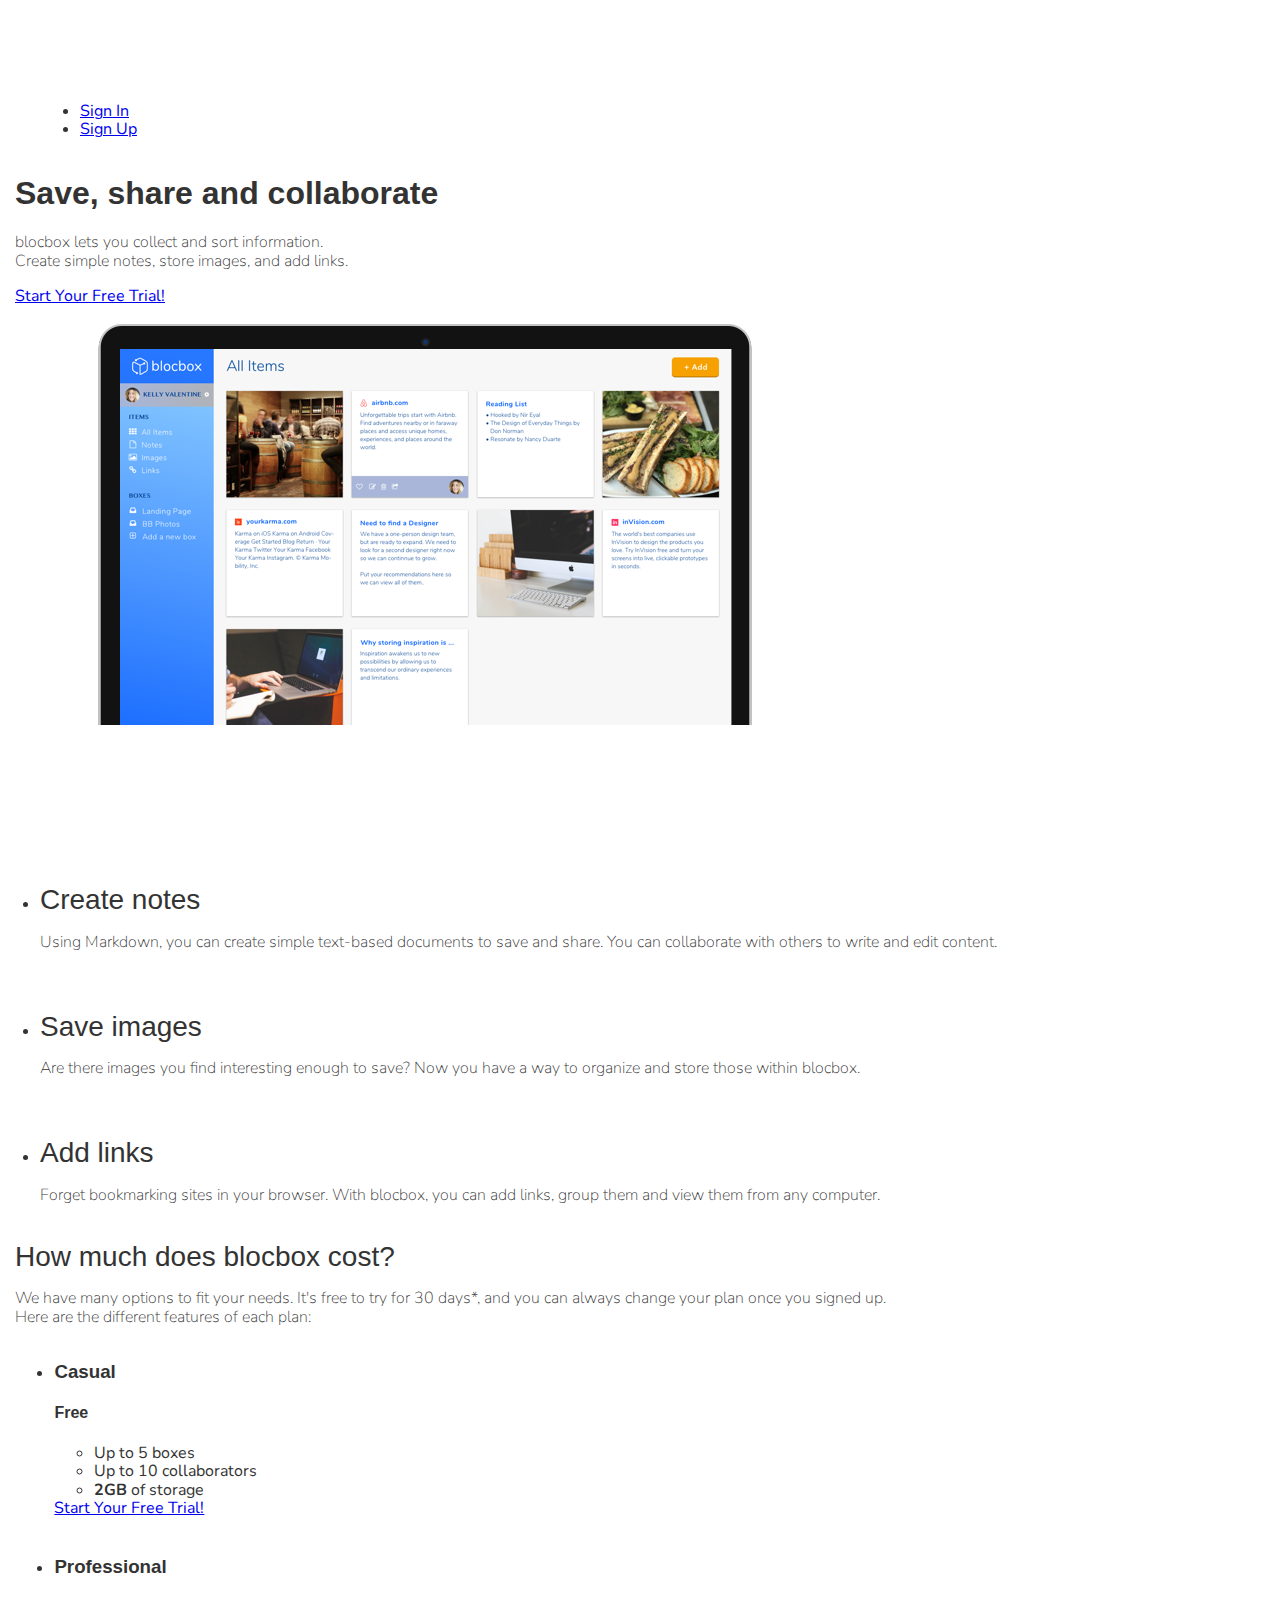
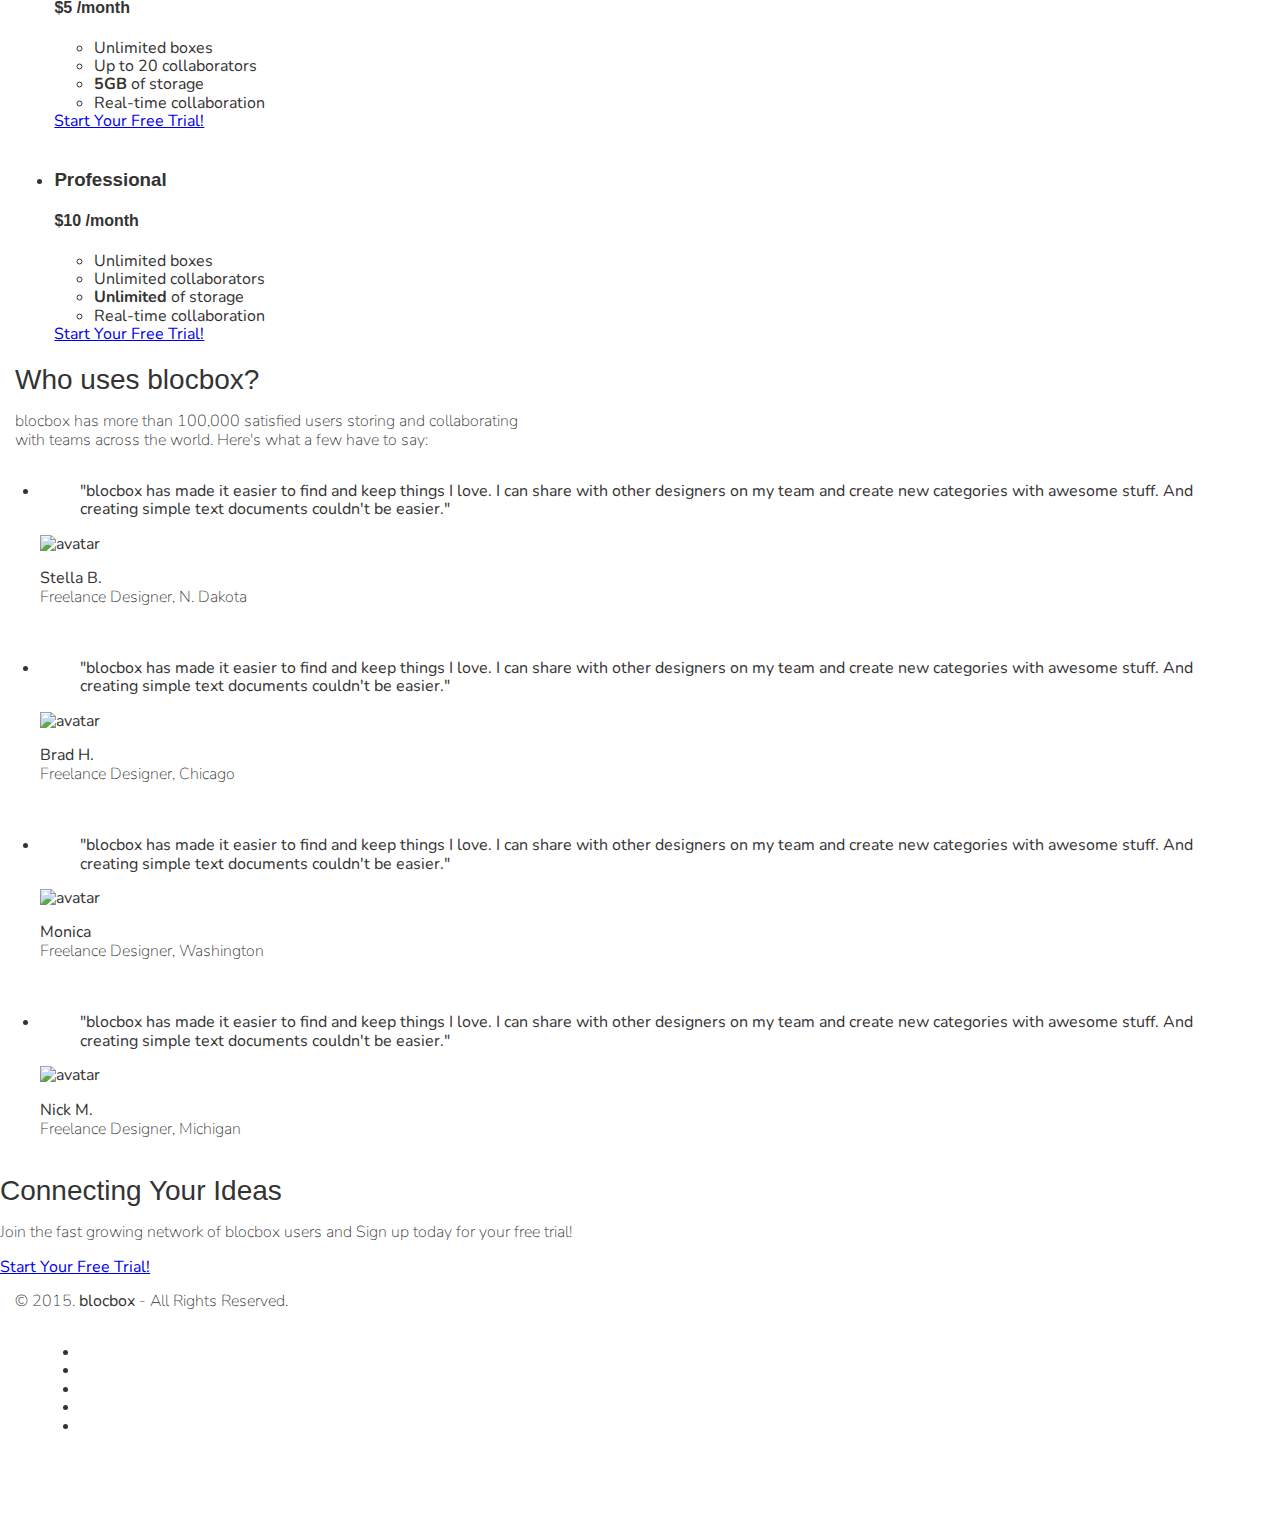
==== index.html @ df00de80 "Homepage CSS completed" ====
<!DOCTYPE html>

<html lang="en-us">
<head>
<meta http-equiv="X-UA-Compatible" content="IE=Edge">
<meta name="viewport:" content="width=device-width, initial-scale=1">
<meta charset="utf-8">
<title>Save, share and collaborate | blocbox</title>

<!-- Google Fonts -->
<link href="https://fonts.googleapis.com/css?family=Nunito:300,300i,400,400i,700,700i|Open+Sans:300,300i,400,400i,700,700i" rel="stylesheet" type="text/css">

<!-- CSS -->
<link rel="stylesheet" href="css/normalize.css">
<link rel="stylesheet" href="css/style.css">
<link rel="stylesheet" href="css/font-awesome.css">
<link rel="stylesheet" href="css/animate.css"

</head>

<body>
<!-- Hero -->
  <header>
    <nav class="container">
      <div class="one-half">
        <a href="index.html" class="site-logo"><img src="images/site-logo.png" alt="blocbox" /></a>
      </div>
      <div class="one-half">
        <ul>
          <li><a href="signin.html">Sign In</a></li>
          <li class="btn-outline"><a href="signup.html">Sign Up</a></li>
        </ul>
      </div>
    </nav>
    <div class="container hero">
      <h1 class="animated infinite fadeIn">Save, share and collaborate</h1>
      <p>blocbox lets you collect and sort information.
      <br>Create simple notes, store images, and add links.</p>
      <a href="signup.html" class="btn">Start Your Free Trial!</a>
      <br><br><img src="images/dashboard.png" alt="blocbox" />
    </div>
    </header>

    <main role"main">
      <!-- Benefits -->
      <section class="benefits">
        <ul class="container">
          <li class="one-third">
          <h2>Create notes</h2>
          <p>Using Markdown, you can create simple text-based documents to save and share. You can collaborate with others to write and edit content.</p>
        </li>
        </ul>
        <ul class="container">
          <li class="one-third">
          <h2>Save images</h2>
          <p>Are there images you find interesting enough to save? Now you have a way to organize and store those within blocbox.</p>
        </li>
        </ul>
        <ul class="container">
          <li class="one-third">
          <h2>Add links</h2>
          <p>Forget bookmarking sites in your browser. With blocbox, you can add links, group them and view them from any computer.</p>
        </li>
        </ul>
      </section>

      <!-- Pricing -->
      <!-- Free -->
    <section class="pricing">
      <div class="container">
      <h2>How much does blocbox cost?</h2>
      <p>We have many options to fit your needs. It's free to try for 30 days*, and you can always change your plan once you signed up. <br/>Here are the different features of each plan:</p>
          <ul class="container">
            <li class="one-third">
              <div class="box">
                <h3>Casual</h3>
                <h4>Free</h4>
        <ul>
          <li>Up to 5 boxes</li>
          <li>Up to 10 collaborators</li>
          <li><strong>2GB</strong> of storage</li>
        </ul>
        <a href="signup.html" class="btn">Start Your Free Trial!</a>
      </div>
    </li>
    <!--Professional -->
    <li class="one-third">
      <div class="box middle">
          <h3>Professional</h3>
          <h4><span>$</span>5 <span class="month">/month</span></h4>
        <ul>
          <li>Unlimited boxes</li>
          <li>Up to 20 collaborators</li>
          <li><strong>5GB</strong> of storage</li>
          <li>Real-time collaboration</li>
        </ul>
        <a href="signup.html" class="btn">Start Your Free Trial!</a>
            </div>
          </li>
          <!-- Expert -->
    <li class="one-third">
      <div class="box middle">
        <h3>Professional</h3>
        <h4><span>$</span>10 <span class="month">/month</span></h4>
          <ul>
            <li>Unlimited boxes</li>
            <li>Unlimited collaborators</li>
            <li><strong>Unlimited</strong> of storage</li>
            <li>Real-time collaboration</li>
          </ul>
            <a href="signup.html" class="btn">Start Your Free Trial!</a>
      </div>
    </li>
  </ul>
</section>


  <!-- Testimonials -->
  <section class="testimonials">
    <div class="container">
      <h2>Who uses blocbox?</h2>
      <p>blocbox has more than 100,000 satisfied users storing and collaborating<br/> with teams across the world. Here's what a few have to say:</p>
    </div>
    <ul class="container">

      <li class="one-fourth">
        <blockquote>"blocbox has made it easier to find and keep things I love. I can share with other designers on my team and create new categories with awesome stuff. And creating simple text documents couldn't be easier."</blockquote>
        <img src="https://d3iw72m71ie81c.cloudfront.net/8912fe22-7970-4e15-a3a1-abef9f2fb4b5" width="80" height="80" alt="avatar">
        <p class="name"><strong>Stella B.</strong><br>Freelance Designer, N. Dakota</p>
      </li>

      <li class="one-fourth">
        <blockquote>"blocbox has made it easier to find and keep things I love. I can share with other designers on my team and create new categories with awesome stuff. And creating simple text documents couldn't be easier."</blockquote>
        <img src="https://d3iw72m71ie81c.cloudfront.net/male-74.jpg" width="80" height="80" alt="avatar">
        <p class="name"><strong>Brad H.</strong><br>Freelance Designer, Chicago</p>
      </li>

      <li class="one-fourth">
        <blockquote>"blocbox has made it easier to find and keep things I love. I can share with other designers on my team and create new categories with awesome stuff. And creating simple text documents couldn't be easier."</blockquote>
        <img src="https://d3iw72m71ie81c.cloudfront.net/female-22.jpg" width="80" height="80" alt="avatar">
        <p class="name"><strong>Monica</strong><br>Freelance Designer, Washington</p>
      </li>

      <li class="one-fourth">
        <blockquote>"blocbox has made it easier to find and keep things I love. I can share with other designers on my team and create new categories with awesome stuff. And creating simple text documents couldn't be easier."</blockquote>
        <img src="https://d3iw72m71ie81c.cloudfront.net/dc506abf-7317-43f5-8415-ef3705b8f480-subarna.jpeg" width="80" height="80" alt="avatar">
        <p class="name"><strong>Nick M.</strong><br>Freelance Designer, Michigan</p>
      </li>

    </ul>
  </section>
</main>


<!-- Second Call to Action, Checkpoint 27 -->
<section>
  <h2>Connecting Your Ideas</h2>
  <p>Join the fast growing network of blocbox users and Sign up today for your free trial!</p>
  <a href="signup.html" class="btn">Start Your Free Trial!</a>
</section>

  <!-- Footer -->
<footer>
    <div class="container footer-nav-block">
      <div class="left-footer-block one third">
        <p class="copyright-block">&copy; 2015. <strong>blocbox</strong> - All Rights Reserved.</p>
      </div>
      <nav class="link-block middle-footer-block one-third">
        <ul>
          <li><a href="Terms"></a></li>
          <li><a href="Privacy Terms"></a></li>
          <li><a href="Contact Us"></a></li>
          <li><a href="About Us"></a></li>
          <li><a href="Twitter"></a></li>
        </ul>
      </nav>
      <div class="right-footer-block one-third">
        <img class="logo" src="images/site-logo.png" alt="blocbox" />
      </div>
    </div>
</footer>



</body>
</html>
---- css/style.css ----
html, body {
  overflow-x: hidden;
}
body {
  font-family: "Nunito", Helvetica, Arial, sans-serif;
  color:#333333;
}
h1, h2, h3, h4, h5, h6 {
  font-family: "Open Sasa q   s", Helvetica, Arial, sans-serif;
}

h2 {
  font-size: 28px;
  font-weight: normal;
  margin-bottom: 5px;
}
p{
  font-size: 16px;
  line-height: 19px;
  font-weight: 100;
}

/* GRID */
.container {
  margin-right: auto;
  margin-left: auto;
  padding-right: 15px;
  padding-left: 15px;
  position: relative;
}
.container: before,
.container: after {
  content: " ";
  display: table;
}
.container:after {
  clear: both;
}
.one-half, .one-third, .one-fourth {
  width: 96%;
  float: left;
  position: relative;
  min-height: 1px;
  margin: 0 2% 20px;
}
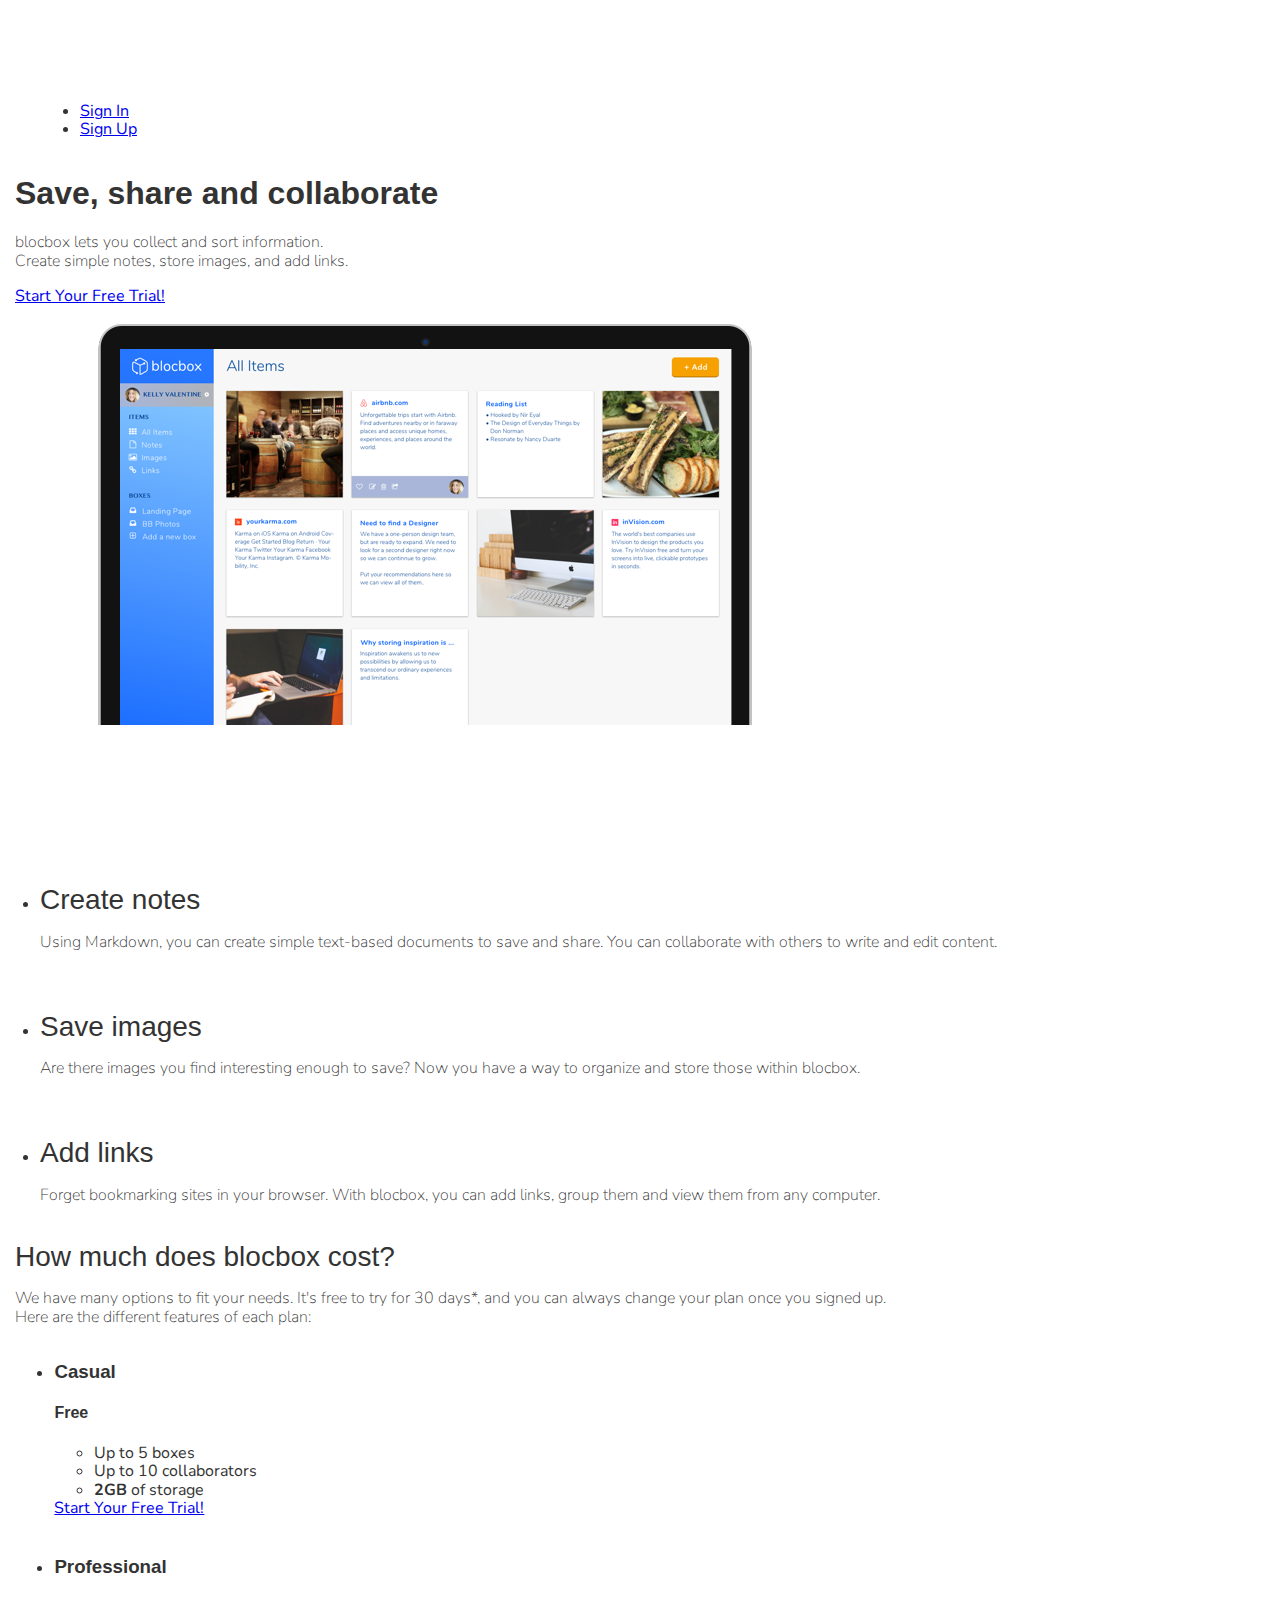
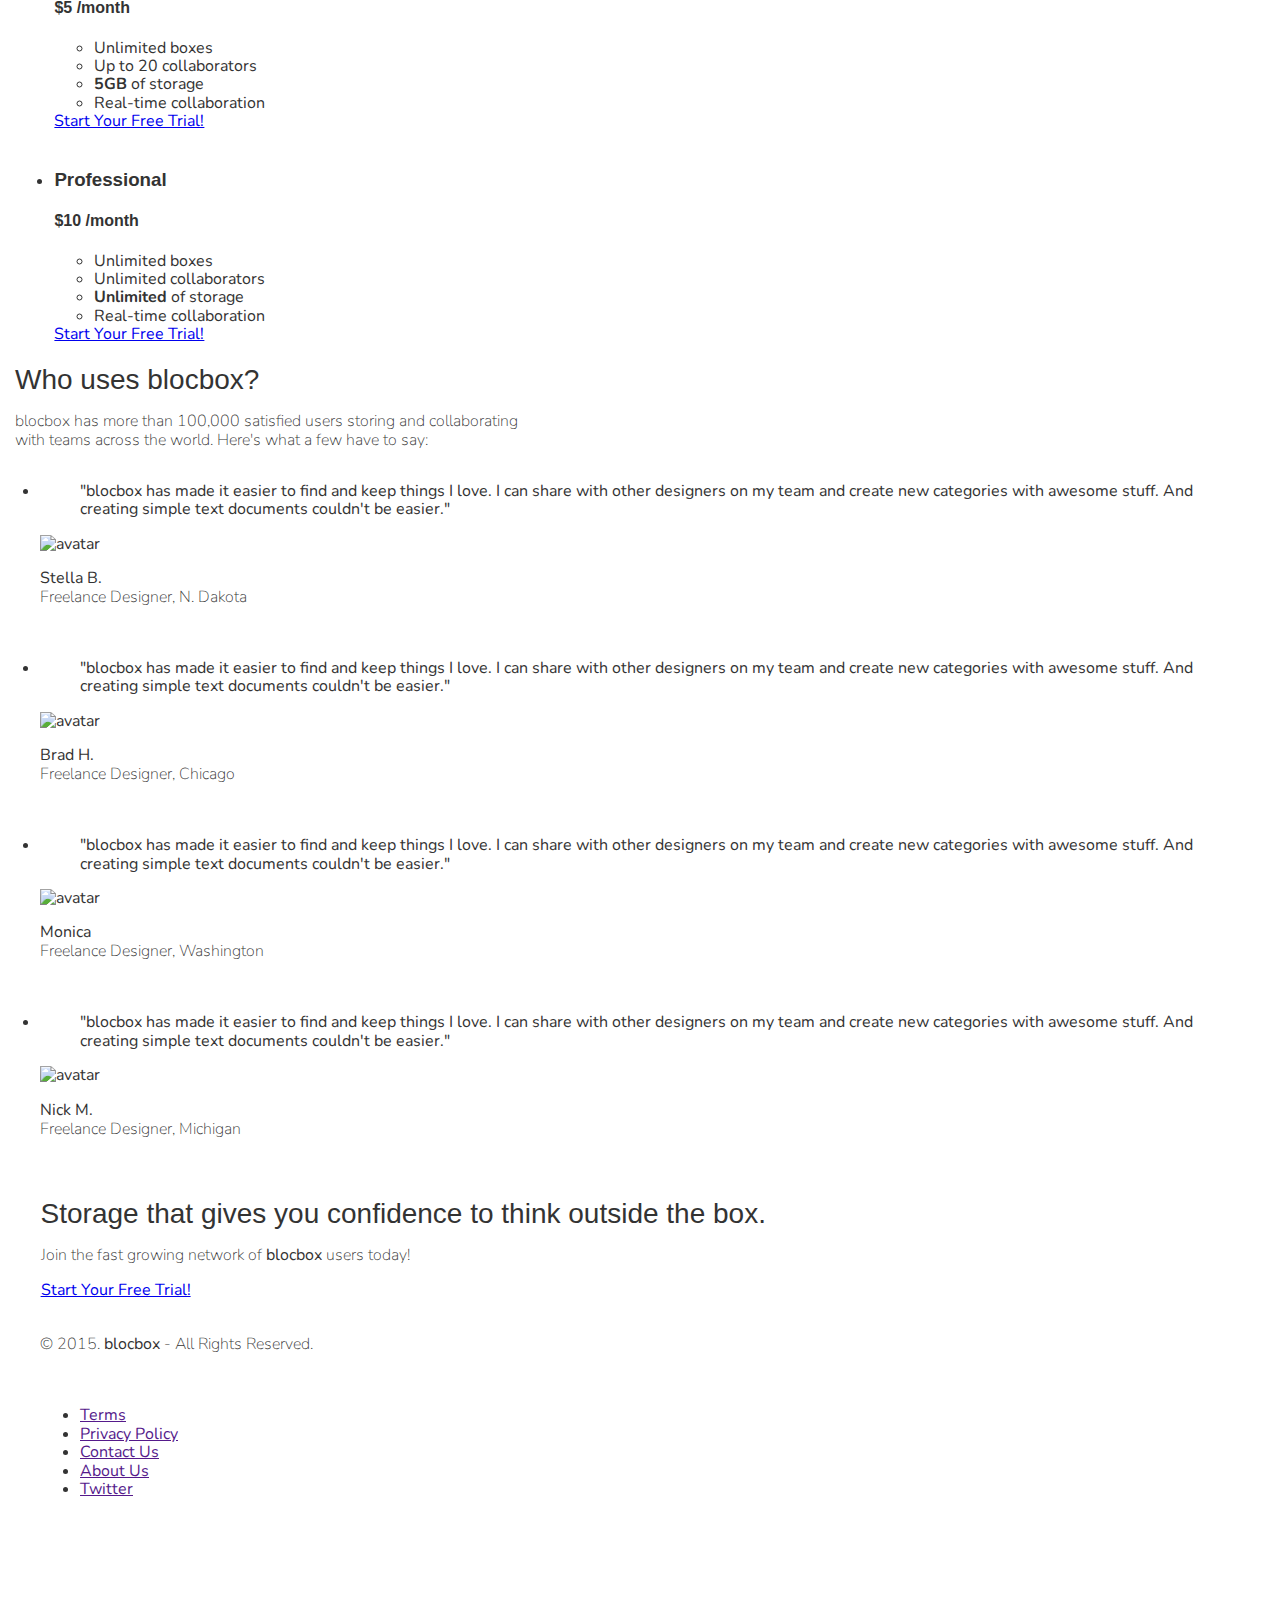
==== commit 6abb4e1d: "Homepage HTML completed V2" ====
--- a/index.html
+++ b/index.html
@@ -99,7 +99,7 @@
           </li>
           <!-- Expert -->
     <li class="one-third">
-      <div class="box middle">
+      <div class="box">
         <h3>Professional</h3>
         <h4><span>$</span>10 <span class="month">/month</span></h4>
           <ul>
@@ -153,25 +153,29 @@
 
 
 <!-- Second Call to Action, Checkpoint 27 -->
-<section>
-  <h2>Connecting Your Ideas</h2>
-  <p>Join the fast growing network of blocbox users and Sign up today for your free trial!</p>
-  <a href="signup.html" class="btn">Start Your Free Trial!</a>
+<section class="Second Call to Action">
+  <div class="container one-third">
+  <div class="box middle">
+     <h2>Storage that gives you confidence to think outside the box.</h2>
+      <p>Join the fast growing network of <strong>blocbox</strong> users today!</p>
+      <a href="signup.html" class="btn">Start Your Free Trial!</a>
+  </div>
+  </div>
 </section>
 
   <!-- Footer -->
 <footer>
     <div class="container footer-nav-block">
-      <div class="left-footer-block one third">
+      <div class="left-footer-block one-third">
         <p class="copyright-block">&copy; 2015. <strong>blocbox</strong> - All Rights Reserved.</p>
       </div>
       <nav class="link-block middle-footer-block one-third">
         <ul>
-          <li><a href="Terms"></a></li>
-          <li><a href="Privacy Terms"></a></li>
-          <li><a href="Contact Us"></a></li>
-          <li><a href="About Us"></a></li>
-          <li><a href="Twitter"></a></li>
+          <li><a href="">Terms</a></li> 
+          <li><a href="">Privacy Policy</a></li> 
+          <li><a href="">Contact Us</a></li>  
+          <li><a href="">About Us</a></li>  
+          <li><a href="">Twitter</a></li>
         </ul>
       </nav>
       <div class="right-footer-block one-third">
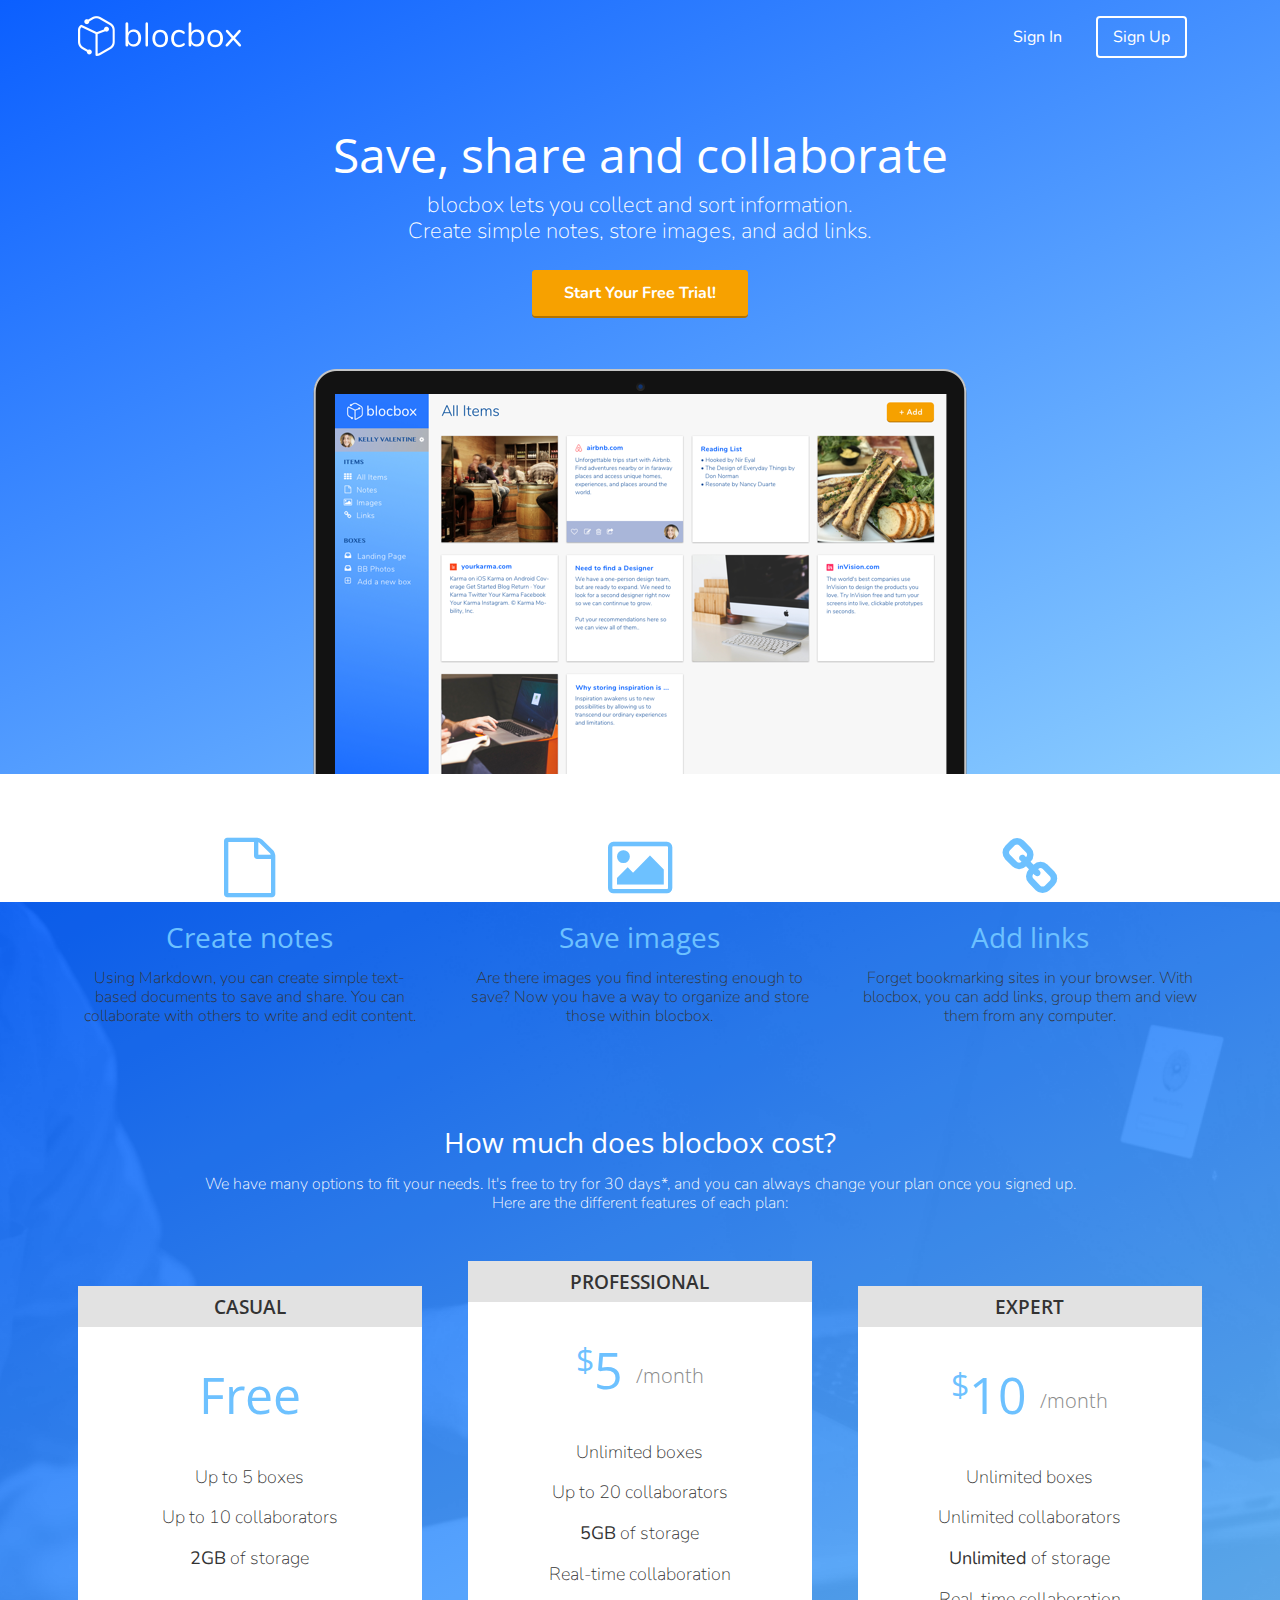
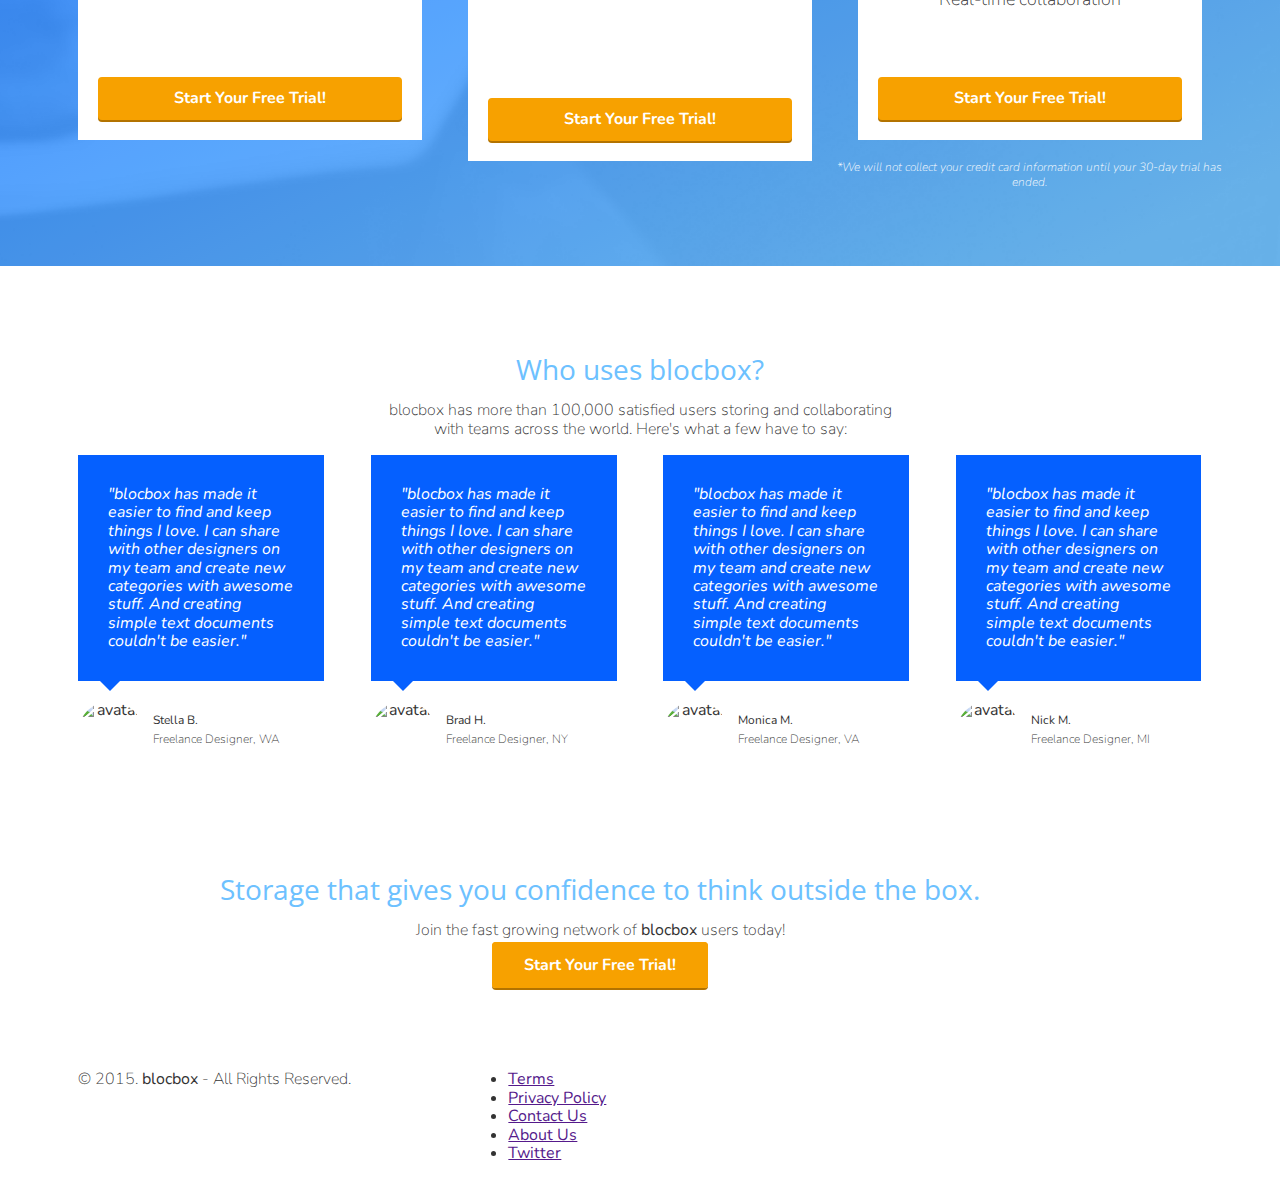
==== commit 274755d1: "Checkpoint 30 completed" ====
--- a/index.html
+++ b/index.html
@@ -14,67 +14,68 @@
 <link rel="stylesheet" href="css/normalize.css">
 <link rel="stylesheet" href="css/style.css">
 <link rel="stylesheet" href="css/font-awesome.css">
-<link rel="stylesheet" href="css/animate.css"
+<link rel="stylesheet" href="css/animate.css">
 
 </head>
 
 <body>
 <!-- Hero -->
-  <header>
-    <nav class="container">
-      <div class="one-half">
-        <a href="index.html" class="site-logo"><img src="images/site-logo.png" alt="blocbox" /></a>
-      </div>
-      <div class="one-half">
-        <ul>
-          <li><a href="signin.html">Sign In</a></li>
-          <li class="btn-outline"><a href="signup.html">Sign Up</a></li>
-        </ul>
-      </div>
-    </nav>
-    <div class="container hero">
-      <h1 class="animated infinite fadeIn">Save, share and collaborate</h1>
-      <p>blocbox lets you collect and sort information.
-      <br>Create simple notes, store images, and add links.</p>
-      <a href="signup.html" class="btn">Start Your Free Trial!</a>
-      <br><br><img src="images/dashboard.png" alt="blocbox" />
-    </div>
-    </header>
+<header>
+  <nav class="container">
+  <div class="one-half">
+    <a href="index.html" class="site-logo"><img src="images/site-logo.png" alt="blocbox" /></a>
+  </div>
+  <div class="one-half">
+    <ul>
+      <li><a href="signin.html">Sign In</a></li>
+      <li class="btn-outline"><a href="signup.html">Sign Up</a></li>
+    </ul>
+  </div>
+  </nav>
+  <div class="container hero">
+    <h1 class="animated fadeIn">Save, share and collaborate</h1>
+    <p>blocbox lets you collect and sort information.
+    <br>Create simple notes, store images, and add links.</p>
+    <a href="signup.html" class="btn">Start Your Free Trial!</a>
+    <br><br><img src="images/dashboard.png" alt="blocbox" />
+  </div>
+</header>
 
-    <main role"main">
-      <!-- Benefits -->
-      <section class="benefits">
-        <ul class="container">
-          <li class="one-third">
-          <h2>Create notes</h2>
-          <p>Using Markdown, you can create simple text-based documents to save and share. You can collaborate with others to write and edit content.</p>
-        </li>
-        </ul>
-        <ul class="container">
-          <li class="one-third">
-          <h2>Save images</h2>
-          <p>Are there images you find interesting enough to save? Now you have a way to organize and store those within blocbox.</p>
-        </li>
-        </ul>
-        <ul class="container">
-          <li class="one-third">
-          <h2>Add links</h2>
-          <p>Forget bookmarking sites in your browser. With blocbox, you can add links, group them and view them from any computer.</p>
-        </li>
-        </ul>
-      </section>
+<main role="main">
 
-      <!-- Pricing -->
-      <!-- Free -->
-    <section class="pricing">
-      <div class="container">
+<!-- Benefits -->
+<section class="benefits">
+  <ul class="container">
+    <li class="one-third">
+      <i class="fa fa-file-o"></i>
+      <h2>Create notes</h2>
+      <p>Using Markdown, you can create simple text-based documents to save and share. You can collaborate with others to write and edit content.</p>
+    </li>
+    <li class="one-third">
+      <i class="fa fa-picture-o"></i>
+      <h2>Save images</h2>
+      <p>Are there images you find interesting enough to save? Now you have a way to organize and store those within blocbox.</p>
+    </li>
+    <li class="one-third">
+      <i class="fa fa-link"></i>
+      <h2>Add links</h2>
+      <p>Forget bookmarking sites in your browser. With blocbox, you can add links, group them and view them from any computer.</p>
+    </li>
+  </ul>
+</section>
+
+<!-- Pricing -->
+<section class="pricing">
+  <div class="container">
       <h2>How much does blocbox cost?</h2>
       <p>We have many options to fit your needs. It's free to try for 30 days*, and you can always change your plan once you signed up. <br/>Here are the different features of each plan:</p>
-          <ul class="container">
-            <li class="one-third">
-              <div class="box">
-                <h3>Casual</h3>
-                <h4>Free</h4>
+  </div>
+  <ul class="container">
+<!-- Free -->
+    <li class="one-third">
+      <div class="box">
+        <h3>Casual</h3>
+        <h4>Free</h4>
         <ul>
           <li>Up to 5 boxes</li>
           <li>Up to 10 collaborators</li>
@@ -83,11 +84,11 @@
         <a href="signup.html" class="btn">Start Your Free Trial!</a>
       </div>
     </li>
-    <!--Professional -->
+<!-- Professional -->
     <li class="one-third">
       <div class="box middle">
-          <h3>Professional</h3>
-          <h4><span>$</span>5 <span class="month">/month</span></h4>
+        <h3>Professional</h3>
+        <h4><span>$</span>5 <span class="month">/month</span></h4>
         <ul>
           <li>Unlimited boxes</li>
           <li>Up to 20 collaborators</li>
@@ -95,75 +96,75 @@
           <li>Real-time collaboration</li>
         </ul>
         <a href="signup.html" class="btn">Start Your Free Trial!</a>
-            </div>
-          </li>
-          <!-- Expert -->
+      </div>
+    </li>
+<!-- Expert -->
     <li class="one-third">
       <div class="box">
-        <h3>Professional</h3>
+        <h3>Expert</h3>
         <h4><span>$</span>10 <span class="month">/month</span></h4>
-          <ul>
-            <li>Unlimited boxes</li>
-            <li>Unlimited collaborators</li>
-            <li><strong>Unlimited</strong> of storage</li>
-            <li>Real-time collaboration</li>
-          </ul>
-            <a href="signup.html" class="btn">Start Your Free Trial!</a>
+        <ul>
+          <li>Unlimited boxes</li>
+          <li>Unlimited collaborators</li>
+          <li><strong>Unlimited</strong> of storage</li>
+          <li>Real-time collaboration</li>
+        </ul>
+        <a href="signup.html" class="btn">Start Your Free Trial!</a>
       </div>
     </li>
   </ul>
+<!-- *Fine Print -->
+  <div class="container">
+    <p class="small">*We will not collect your credit card information until your 30-day trial has ended.</p>
+  </div>
+
+</section>
+
+<!-- Testimonials -->
+<section class="testimonials">
+  <div class="container">
+    <h2>Who uses blocbox?</h2>
+    <p>blocbox has more than 100,000 satisfied users storing and collaborating<br/> with teams across the world. Here's what a few have to say:</p>
+  </div>
+    <ul class="container">
+      <li class="one-fourth">
+        <blockquote>"blocbox has made it easier to find and keep things I love. I can share with other designers on my team and create new categories with awesome stuff. And creating simple text documents couldn't be easier."</blockquote>
+        <img src="https://d3iw72m71ie81c.cloudfront.net/8912fe22-7970-4e15-a3a1-abef9f2fb4b5" width="80" height="80" alt="avatar">
+        <p class="name"><strong>Stella B.</strong><br>Freelance Designer, WA</p>
+      </li>
+      <li class="one-fourth">
+        <blockquote>"blocbox has made it easier to find and keep things I love. I can share with other designers on my team and create new categories with awesome stuff. And creating simple text documents couldn't be easier."</blockquote>
+        <img src="https://d3iw72m71ie81c.cloudfront.net/male-74.jpg" width="80" height="80" alt="avatar">
+        <p class="name"><strong>Brad H.</strong><br>Freelance Designer, NY</p>
+      </li>
+      <li class="one-fourth">
+        <blockquote>"blocbox has made it easier to find and keep things I love. I can share with other designers on my team and create new categories with awesome stuff. And creating simple text documents couldn't be easier."</blockquote>
+        <img src="https://d3iw72m71ie81c.cloudfront.net/female-22.jpg" width="80" height="80" alt="avatar">
+        <p class="name"><strong>Monica M.</strong><br>Freelance Designer, VA</p>
+      </li>
+      <li class="one-fourth">
+        <blockquote>"blocbox has made it easier to find and keep things I love. I can share with other designers on my team and create new categories with awesome stuff. And creating simple text documents couldn't be easier."</blockquote>
+        <img src="https://d3iw72m71ie81c.cloudfront.net/dc506abf-7317-43f5-8415-ef3705b8f480-subarna.jpeg" width="80" height="80" alt="avatar">
+        <p class="name"><strong>Nick M.</strong><br>Freelance Designer, MI</p>
+      </li>
+    </ul>
 </section>
 
 
-  <!-- Testimonials -->
-  <section class="testimonials">
-    <div class="container">
-      <h2>Who uses blocbox?</h2>
-      <p>blocbox has more than 100,000 satisfied users storing and collaborating<br/> with teams across the world. Here's what a few have to say:</p>
-    </div>
-    <ul class="container">
-
-      <li class="one-fourth">
-        <blockquote>"blocbox has made it easier to find and keep things I love. I can share with other designers on my team and create new categories with awesome stuff. And creating simple text documents couldn't be easier."</blockquote>
-        <img src="https://d3iw72m71ie81c.cloudfront.net/8912fe22-7970-4e15-a3a1-abef9f2fb4b5" width="80" height="80" alt="avatar">
-        <p class="name"><strong>Stella B.</strong><br>Freelance Designer, N. Dakota</p>
-      </li>
-
-      <li class="one-fourth">
-        <blockquote>"blocbox has made it easier to find and keep things I love. I can share with other designers on my team and create new categories with awesome stuff. And creating simple text documents couldn't be easier."</blockquote>
-        <img src="https://d3iw72m71ie81c.cloudfront.net/male-74.jpg" width="80" height="80" alt="avatar">
-        <p class="name"><strong>Brad H.</strong><br>Freelance Designer, Chicago</p>
-      </li>
-
-      <li class="one-fourth">
-        <blockquote>"blocbox has made it easier to find and keep things I love. I can share with other designers on my team and create new categories with awesome stuff. And creating simple text documents couldn't be easier."</blockquote>
-        <img src="https://d3iw72m71ie81c.cloudfront.net/female-22.jpg" width="80" height="80" alt="avatar">
-        <p class="name"><strong>Monica</strong><br>Freelance Designer, Washington</p>
-      </li>
-
-      <li class="one-fourth">
-        <blockquote>"blocbox has made it easier to find and keep things I love. I can share with other designers on my team and create new categories with awesome stuff. And creating simple text documents couldn't be easier."</blockquote>
-        <img src="https://d3iw72m71ie81c.cloudfront.net/dc506abf-7317-43f5-8415-ef3705b8f480-subarna.jpeg" width="80" height="80" alt="avatar">
-        <p class="name"><strong>Nick M.</strong><br>Freelance Designer, Michigan</p>
-      </li>
-
-    </ul>
-  </section>
+<!-- Second Call to Action -->
+<section class="confidence">
+  <div class="container">
+   <h2>Storage that gives you confidence to think outside the box.</h2>
+  </div> 
+  <ul class="container">
+      <p>Join the fast growing network of <strong>blocbox</strong> users today!</p>
+      <a href="signup.html" class="btn">Start Your Free Trial!</a>
+  </ul>
+  </div>
+</section>
 </main>
 
-
-<!-- Second Call to Action, Checkpoint 27 -->
-<section class="Second Call to Action">
-  <div class="container one-third">
-  <div class="box middle">
-     <h2>Storage that gives you confidence to think outside the box.</h2>
-      <p>Join the fast growing network of <strong>blocbox</strong> users today!</p>
-      <a href="signup.html" class="btn">Start Your Free Trial!</a>
-  </div>
-  </div>
-</section>
-
-  <!-- Footer -->
+<!-- Footer -->
 <footer>
     <div class="container footer-nav-block">
       <div class="left-footer-block one-third">
--- a/css/style.css
+++ b/css/style.css
@@ -6,7 +6,7 @@
   color:#333333;
 }
 h1, h2, h3, h4, h5, h6 {
-  font-family: "Open Sasa q   s", Helvetica, Arial, sans-serif;
+  font-family: "Open Sans", Helvetica, Arial, sans-serif;
 }
 
 h2 {
@@ -28,12 +28,12 @@
   padding-left: 15px;
   position: relative;
 }
-.container: before,
+.container: before;
 .container: after {
   content: " ";
   display: table;
 }
-.container:after {
+.container: after {
   clear: both;
 }
 .one-half, .one-third, .one-fourth {
@@ -41,6 +41,367 @@
   float: left;
   position: relative;
   min-height: 1px;
-  margin: 0 2% 20px;
-}
-
+  margin:0 2% 20px;
+}
+
+@media (min-width: 320px) {
+  .container {
+    width: 312px;
+  }
+  .one-half {
+    width: 46%;
+  }
+  .one-third {
+    width: 29.33333%;
+  }
+  .one-fourth {
+    width: 21%
+  }
+}
+
+@media (min-width: 768px) {
+  .container {
+    width: 750px;
+  }
+}
+@media (min-width: 992px) {
+  .container {
+    width: 970px;
+  }
+  .one-half {
+    width: 46%;
+  }
+  .one-third {
+    width: 29.33333%;
+  }
+  .one-fourth {
+    width: 21%;
+  }
+}
+@media (min-width: 1200px) {
+  .container {
+    width: 1170px;
+  }
+}
+
+/* HEADER */
+header {
+  color: #FFFFFF;
+  background: #0560FF;
+  background-image: linear-gradient(-206deg, #0B5FFF 0%, #8CCEFF 100%);
+}
+
+header .hero {
+  text-align: center;
+  display: block;
+  position: relative;
+}
+header .hero h1 {
+  font-size: 48px;
+  font-weight: normal;
+  margin: 95px 0 0;
+}
+header .hero p {
+  font-size: 22px;
+  line-height: 26px;
+  font-weight: 100;
+  margin: 10px 0 40px;
+}
+header .hero  img {
+  display: block;
+  margin: 3em auto 0;
+}
+
+
+header nav {
+  padding: 1em 0;
+}
+header nav ul {
+  display: inline;
+  text-align: right;
+  float: right;
+  margin: 0;
+}
+header nav ul > li {
+  list-style-type: none;
+  display: inline-block;
+  margin: 0 15px;
+}
+header nav ul > li.btn-outline {
+  padding: 10px 15px;
+  border: 2px solid #FFFFFF;
+  border-radius: 4px;
+}
+header nav ul >li.btn-outline:hover {
+  background: #FFFFFF;
+}
+header nav ul > li a {
+  color: #FFFFFF;
+  text-decoration: none;
+}
+header nav ul > li.btn-outline:hover > a {
+  color: #6DC1FF;
+}
+
+
+/* BUTTONS */
+.btn {
+  border-radius: 4px;
+  color: #FFFFFF;
+  font-weight: 700;
+  text-decoration: none;
+  padding: 10px 30px;
+  background: #F7A100;
+  border: 2px solid #F7A100;
+  box-shadow: 0px 2px 0px 0px #B37300;
+}
+
+/* BENEFITS */
+.benefits {
+  text-align: center;
+  display: block;
+  position: relative;
+}
+
+.benefits ul {
+  margin: 0 auto;
+  padding: 4em 0;
+}
+
+.benefits ul li {
+  list-style-type: none;
+  display: inline-block;
+  padding: 0 0 4em;
+}
+.benefits i {
+  color: #6dc1ff;
+  font-size: 60px;  
+  margin: 0;
+  vertical-align: middle;
+}
+.benefits h2 {
+  color: #6dc1ff;
+}
+
+
+/* PRICING */
+.pricing {
+  background: #0560FF url("../images/background.png") top center no-repeat;
+  background: url("../images/background.png") top center no-repeat, linear-gradient(-206deg, #055FFD 0%, #6CBFFD 94%);
+  padding: 4em 0;
+  background-size: cover;
+  text-align: center;
+}
+.pricing h2, .pricing p {
+  color: #FFFFFF;
+}
+.pricing ul {
+  margin: 0 auto;
+  padding: 2em 0;
+}
+.pricing ul li {
+list-style-type: none;
+}
+
+.box {
+  padding: 0 15px 15px;
+  background: #FFFFFF;
+  box-shadow: 0 2px 4px 0 rgba (0,0,0,0.20);
+  min-height: 439px;
+  position: relative;
+  margin-top: 25px;
+}
+.box.middle {
+  min-height: 485px;
+  margin-top: 0px;
+}
+.box h3 {
+  font-family: "Open Sans", Helvetica, Arial, sans-serif;
+  font-weight: 600;
+  text-transform: uppercase;
+  background: #E2E2E2;
+  box-shadow: 0px 1px 2px 0px rgba (0,0,0,0.40);
+  left: 0;
+  right: 0;
+  top: 0;
+  text-align: center;
+  margin: 0 -15px 40px;
+  padding: 10px 0;
+}
+.box h4 {
+  font-size: 50px;
+  font-weight: normal;
+  margin: 40px 0 10px;
+  color: #6DC1FF;
+}
+.box h4 span {
+  font-size: 32px;
+  vertical-align: top;
+}
+.box h4 span.month {
+  font-family: "Open Sans", Helvetica, Arial, sans-serif;
+  font-weight: 100;
+  color: #888888;
+  font-size: 20px;
+  vertical-align: middle;        
+}
+.box ul li {
+  font-size: 18px;
+  margin-bottom: 20px;
+  font-weight: 100;
+}
+.box .btn {
+  position: absolute;
+  bottom: 20px;
+  left: 20px;
+  right: 20px;
+}
+.small {
+  font-size: 12px;
+  color: #FEFEFE;
+  line-height: 15px;
+  font-style: italic;
+}
+
+/* TESTIMONIALS */
+.testimonials {
+  padding: 4em 0;
+  text-align: center;
+}
+.testimonials h2 {
+  color:#6DC1FF;
+}
+.testimonials ul li {
+  list-style-type: none;
+}
+.testimonials blockquote {
+  color: #FFFFFF;
+  text-align: left;
+  font-style: italic;
+  background: #0560FF;
+  position: relative;
+  padding: 30px;
+  width: auto; 
+  margin: 0;
+}
+/* Triangle */
+.testimonials blockquote:after {
+  width: 0;
+  height: 0;
+  border-style: solid;
+  width: 100px 100px 0 100px;
+  border-color: #0561ff transparent transparent transparent;
+  top: 100%;
+  left: 13%;
+  border; solid;
+  content: " ";
+  height: 0;
+  width: 0;
+  position: absolute;
+  pointer-events: none;
+  border-top-color: #0560FF;
+  border-width: 10px;
+  margin-left: -10px;
+}
+.testimonials img {
+  height: 65px;
+  width: 65px;
+  border-radius: 50%;
+  float: left;
+  display: inline-block;
+  margin: 20px 10px 0 0;
+}
+.testimonials p.name {
+  float: left;
+  display: inline-block;
+  text-align: left;
+  font-size: 12px;
+  margin-top: 30px;
+}
+
+
+/* CONFIDENCE */
+.confidence {
+  padding: 4em 0;
+  text-align: center;
+  margin: 0;
+  display: block;
+  float: left;
+} 
+.confidence h2 {
+  color: #6DC1FF;
+  font-family: "Open Sans", Helvetica, Arial, sans-serif;
+  vertical-align: top;
+  text-align: center;
+}
+
+
+
+
+
+
+
+
+
+
+
+
+
+
+
+
+
+
+
+
+
+
+
+
+
+
+
+
+
+
+
+
+
+
+
+
+
+
+
+
+
+
+
+
+
+
+
+
+
+
+
+
+
+
+
+
+
+
+
+
+
+
+
+
+
+
+
+
+
+
+
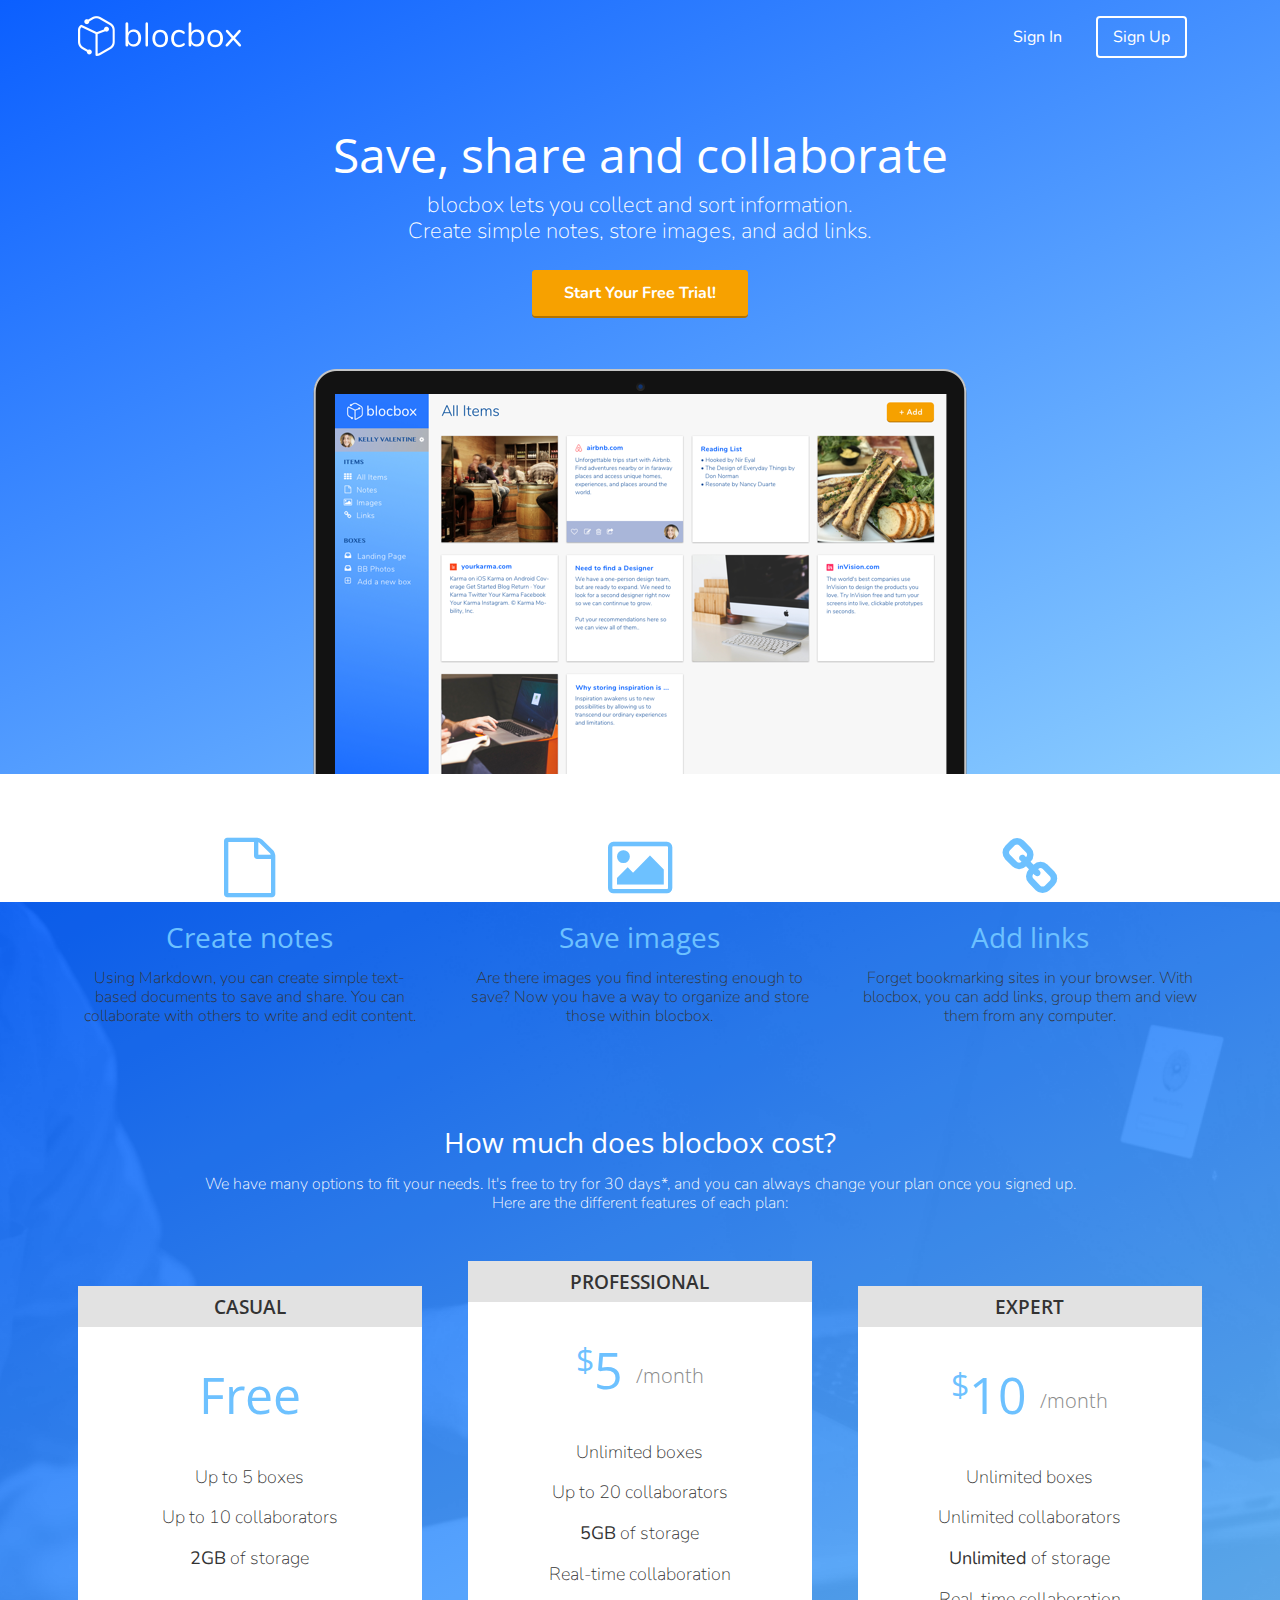
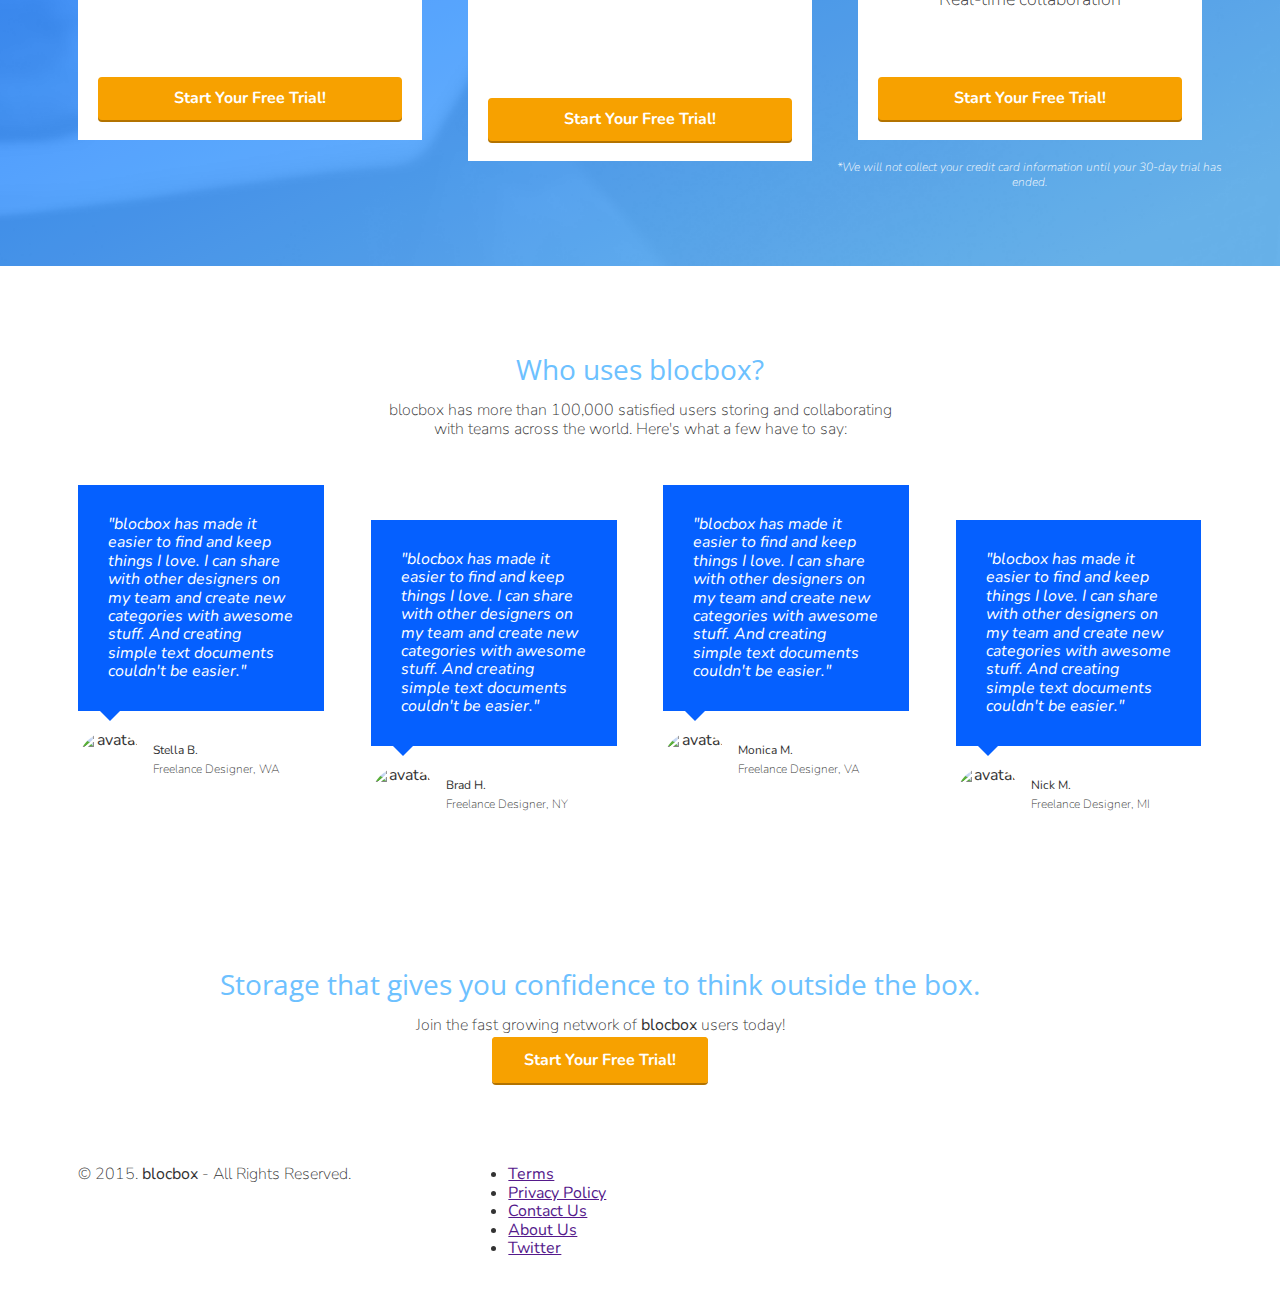
==== commit 758a06f8: "Homepage styling completed" ====
--- a/index.html
+++ b/index.html
@@ -133,9 +133,11 @@
         <p class="name"><strong>Stella B.</strong><br>Freelance Designer, WA</p>
       </li>
       <li class="one-fourth">
+      <p class="staggered">
         <blockquote>"blocbox has made it easier to find and keep things I love. I can share with other designers on my team and create new categories with awesome stuff. And creating simple text documents couldn't be easier."</blockquote>
         <img src="https://d3iw72m71ie81c.cloudfront.net/male-74.jpg" width="80" height="80" alt="avatar">
         <p class="name"><strong>Brad H.</strong><br>Freelance Designer, NY</p>
+      </p>
       </li>
       <li class="one-fourth">
         <blockquote>"blocbox has made it easier to find and keep things I love. I can share with other designers on my team and create new categories with awesome stuff. And creating simple text documents couldn't be easier."</blockquote>
@@ -143,9 +145,11 @@
         <p class="name"><strong>Monica M.</strong><br>Freelance Designer, VA</p>
       </li>
       <li class="one-fourth">
+      <p class="staggered">
         <blockquote>"blocbox has made it easier to find and keep things I love. I can share with other designers on my team and create new categories with awesome stuff. And creating simple text documents couldn't be easier."</blockquote>
         <img src="https://d3iw72m71ie81c.cloudfront.net/dc506abf-7317-43f5-8415-ef3705b8f480-subarna.jpeg" width="80" height="80" alt="avatar">
         <p class="name"><strong>Nick M.</strong><br>Freelance Designer, MI</p>
+        </p>
       </li>
     </ul>
 </section>
--- a/css/style.css
+++ b/css/style.css
@@ -273,6 +273,7 @@
 }
 .testimonials ul li {
   list-style-type: none;
+  padding: 30px 0;
 }
 .testimonials blockquote {
   color: #FFFFFF;
@@ -284,12 +285,16 @@
   width: auto; 
   margin: 0;
 }
+.testimonials p.staggered {
+  margin-top: 35px;
+}
+
 /* Triangle */
 .testimonials blockquote:after {
   width: 0;
   height: 0;
   border-style: solid;
-  width: 100px 100px 0 100px;
+  border-width: 100px 100px 0 100px;
   border-color: #0561ff transparent transparent transparent;
   top: 100%;
   left: 13%;
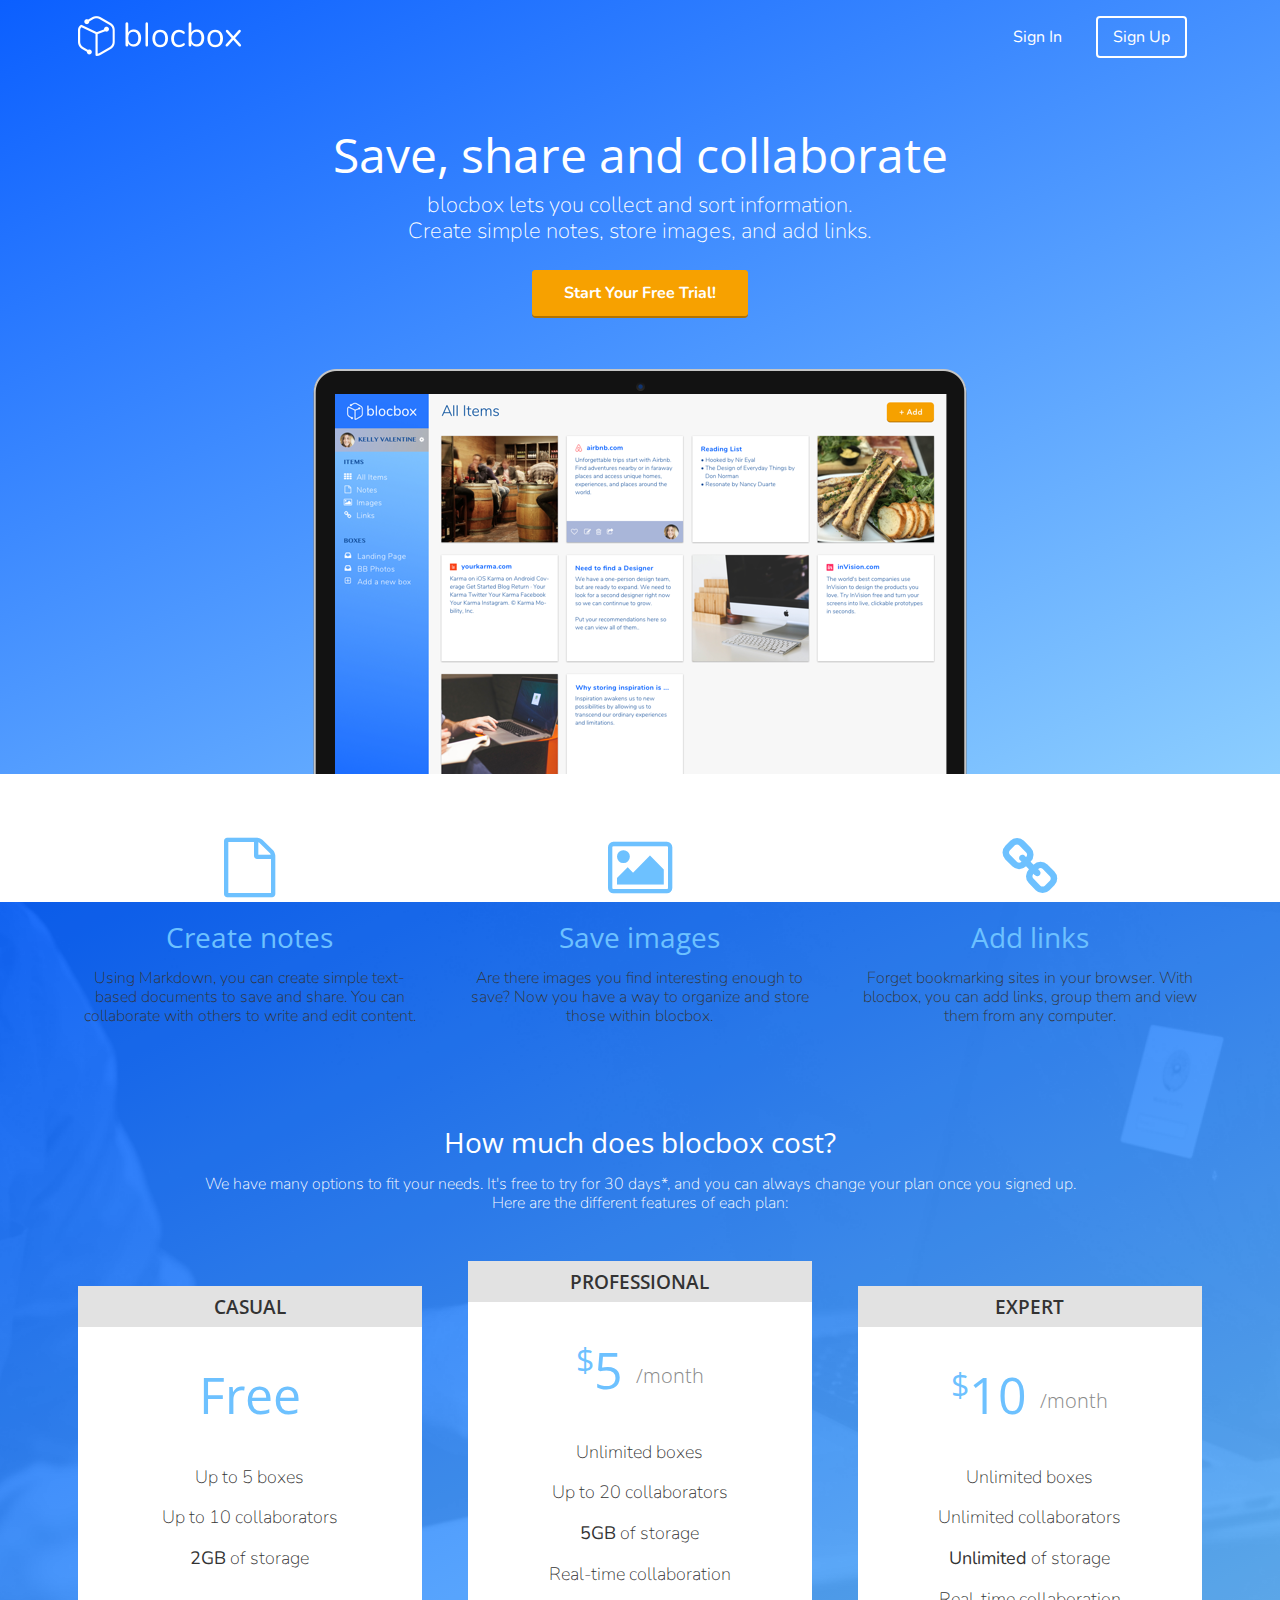
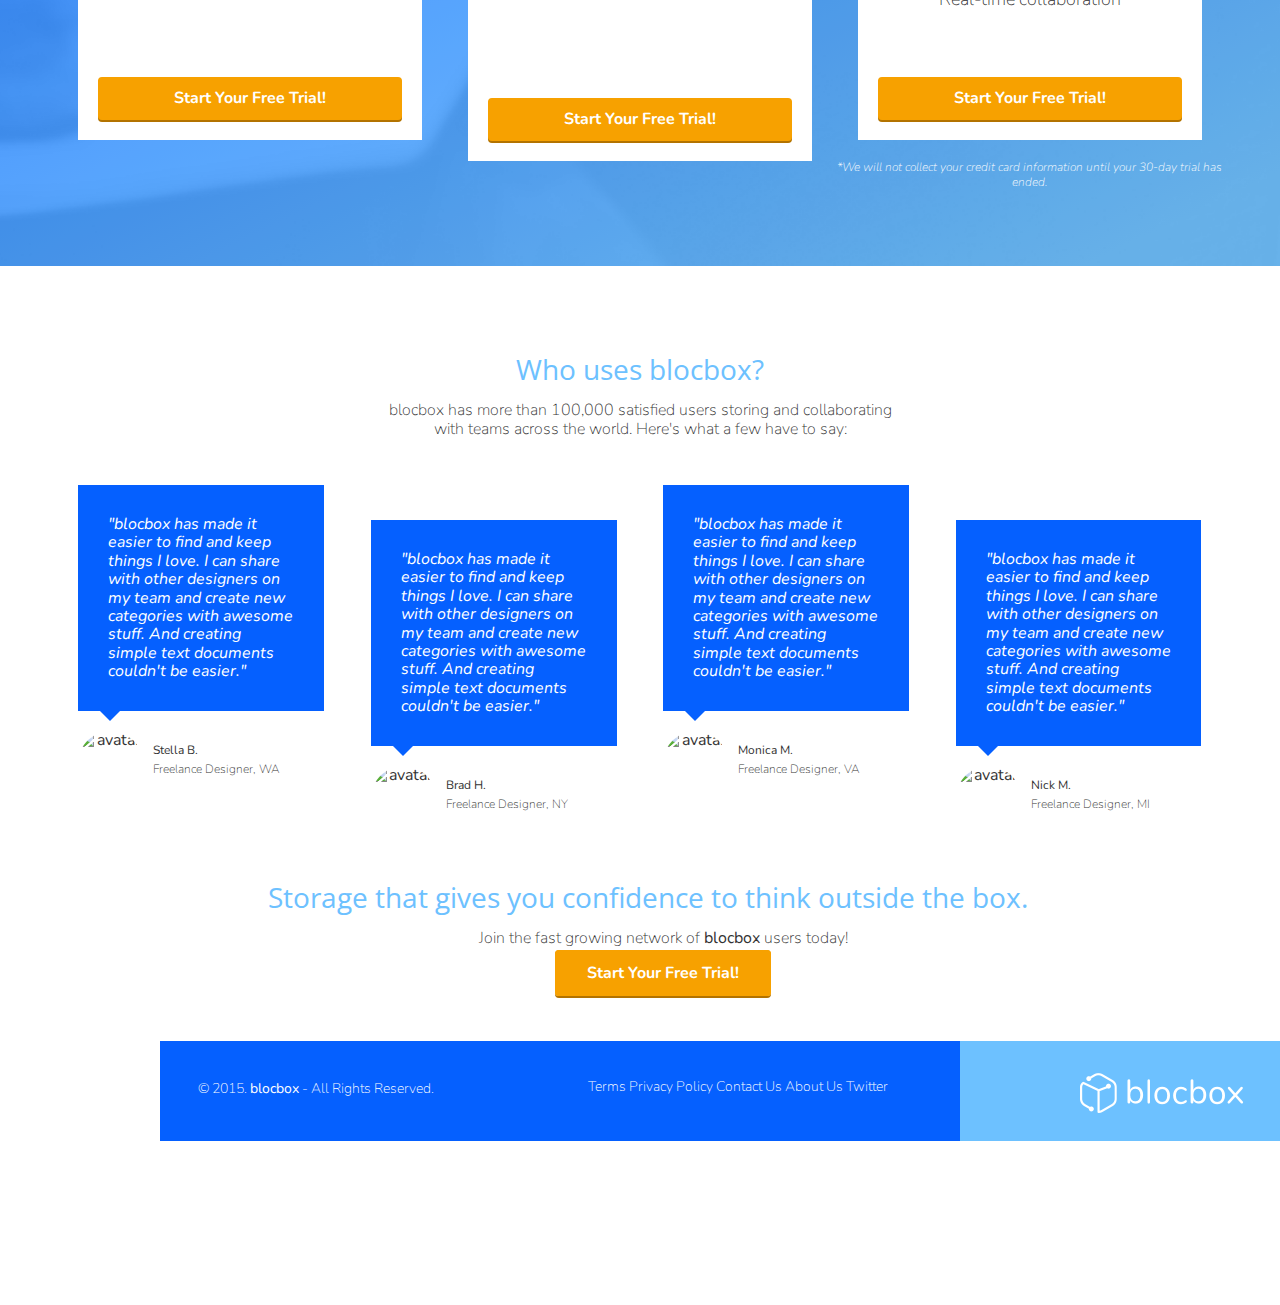
==== commit b2f6629d: "Checkpoint 31 Completed" ====
--- a/index.html
+++ b/index.html
@@ -129,25 +129,25 @@
     <ul class="container">
       <li class="one-fourth">
         <blockquote>"blocbox has made it easier to find and keep things I love. I can share with other designers on my team and create new categories with awesome stuff. And creating simple text documents couldn't be easier."</blockquote>
-        <img src="https://d3iw72m71ie81c.cloudfront.net/8912fe22-7970-4e15-a3a1-abef9f2fb4b5" width="80" height="80" alt="avatar">
+        <img src="https://d3iw72m71ie81c.cloudfront.net/8912fe22-7970-4e15-a3a1-abef9f2fb4b5" width="80" height="80" alt="avatar" />
         <p class="name"><strong>Stella B.</strong><br>Freelance Designer, WA</p>
       </li>
       <li class="one-fourth">
       <p class="staggered">
         <blockquote>"blocbox has made it easier to find and keep things I love. I can share with other designers on my team and create new categories with awesome stuff. And creating simple text documents couldn't be easier."</blockquote>
-        <img src="https://d3iw72m71ie81c.cloudfront.net/male-74.jpg" width="80" height="80" alt="avatar">
+        <img src="https://d3iw72m71ie81c.cloudfront.net/male-74.jpg" width="80" height="80" alt="avatar" />
         <p class="name"><strong>Brad H.</strong><br>Freelance Designer, NY</p>
       </p>
       </li>
       <li class="one-fourth">
         <blockquote>"blocbox has made it easier to find and keep things I love. I can share with other designers on my team and create new categories with awesome stuff. And creating simple text documents couldn't be easier."</blockquote>
-        <img src="https://d3iw72m71ie81c.cloudfront.net/female-22.jpg" width="80" height="80" alt="avatar">
+        <img src="https://d3iw72m71ie81c.cloudfront.net/female-22.jpg" width="80" height="80" alt="avatar" />
         <p class="name"><strong>Monica M.</strong><br>Freelance Designer, VA</p>
       </li>
       <li class="one-fourth">
       <p class="staggered">
         <blockquote>"blocbox has made it easier to find and keep things I love. I can share with other designers on my team and create new categories with awesome stuff. And creating simple text documents couldn't be easier."</blockquote>
-        <img src="https://d3iw72m71ie81c.cloudfront.net/dc506abf-7317-43f5-8415-ef3705b8f480-subarna.jpeg" width="80" height="80" alt="avatar">
+        <img src="https://d3iw72m71ie81c.cloudfront.net/dc506abf-7317-43f5-8415-ef3705b8f480-subarna.jpeg" width="80" height="80" alt="avatar" />
         <p class="name"><strong>Nick M.</strong><br>Freelance Designer, MI</p>
         </p>
       </li>
@@ -159,11 +159,10 @@
 <section class="confidence">
   <div class="container">
    <h2>Storage that gives you confidence to think outside the box.</h2>
-  </div> 
-  <ul class="container">
+    <ul class="middle container">
       <p>Join the fast growing network of <strong>blocbox</strong> users today!</p>
       <a href="signup.html" class="btn">Start Your Free Trial!</a>
-  </ul>
+    </ul>
   </div>
 </section>
 </main>
@@ -173,19 +172,19 @@
     <div class="container footer-nav-block">
       <div class="left-footer-block one-third">
         <p class="copyright-block">&copy; 2015. <strong>blocbox</strong> - All Rights Reserved.</p>
-      </div>
-      <nav class="link-block middle-footer-block one-third">
-        <ul>
-          <li><a href="">Terms</a></li> 
-          <li><a href="">Privacy Policy</a></li> 
-          <li><a href="">Contact Us</a></li>  
-          <li><a href="">About Us</a></li>  
-          <li><a href="">Twitter</a></li>
-        </ul>
-      </nav>
-      <div class="right-footer-block one-third">
-        <img class="logo" src="images/site-logo.png" alt="blocbox" />
-      </div>
+    </div>
+    <nav class="link-block middle-footer-block one-third">
+      <ul>
+        <li><a href="">Terms</a></li> 
+        <li><a href="">Privacy Policy</a></li> 
+        <li><a href="">Contact Us</a></li>  
+        <li><a href="">About Us</a></li>  
+        <li><a href="">Twitter</a></li>
+      </ul>
+    </nav>
+    <div class="right-footer-block one-third">
+       <img class="logo" src="images/site-logo.png" alt="blocbox" />
+    </div>
     </div>
 </footer>
 
--- a/css/style.css
+++ b/css/style.css
@@ -327,11 +327,12 @@
 
 /* CONFIDENCE */
 .confidence {
-  padding: 4em 0;
-  text-align: center;
-  margin: 0;
+  position: relative;
+  padding: 5em 0;
+  text-align: center;
+  margin: 0 3em;
   display: block;
-  float: left;
+  float: middle;
 } 
 .confidence h2 {
   color: #6DC1FF;
@@ -339,74 +340,133 @@
   vertical-align: top;
   text-align: center;
 }
-
-
-
-
-
-
-
-
-
-
-
-
-
-
-
-
-
-
-
-
-
-
-
-
-
-
-
-
-
-
-
-
-
-
-
-
-
-
-
-
-
-
-
-
-
-
-
-
-
-
-
-
-
-
-
-
-
-
-
-
-
-
-
-
-
-
-
-
-
-
-
+.confidence ul p a {
+  vertical-align: top;
+  text-align: center;
+  padding: 2em 0;
+} 
+
+@media (min-width: 992px) {
+  main .confidence {
+    height: 1em;
+    padding: 5em 0 5em 0;
+  }
+}
+
+/* FOOTER */
+footer {
+  margin: 10em;
+  display: inline-block;
+  background-color: #0560FF;
+  background-image: linear-gradient(#0B5FFF 0%, #0B5FFF 50%, #8CCEFF 50%, #8CCEFF 100%);
+  color: #FFFFFF;
+  height: 150px;
+  position: relative;
+  overflow: hidden;
+  z-index: 0;
+}
+footer p, footer nav ul {
+  font-size: 14px;
+  font-weight: 100;
+  text-align: center;
+  margin: 10px auto 0;
+}
+footer nav ul li {
+  list-style-type: none;
+  display: inline;
+}
+footer nav ul li a {
+  color: #FFFFFF;
+  text-decoration: none;
+}
+footer .right-footer-block {
+  background-color: transparent;
+}
+footer .logo {
+  padding: 2.35em 0;
+  margin: 0 auto;
+  display: block;
+}
+@media (min-width: 992px) {
+  footer {
+    background-color: #0560FF;
+    background-image: linear-gradient(to left, 
+      #6DC1FF 0%, #6DC1FF 33.33337%, #0560FF 33.33337%, #0560FF 100%);
+    height: 100px;
+  }
+  footer p, footer nav ul {
+    padding: 2em 0;
+    text-align: left;
+  }
+  footer .right-footer-block {
+    background-color: #6DC1FF;
+  }
+  footer .logo {
+    padding: 2em 0 2em 1.5em;
+  }
+}
+
+
+
+
+
+
+
+
+
+
+
+
+
+
+
+
+
+
+
+
+
+
+
+
+
+
+
+
+
+
+
+
+
+
+
+
+
+
+
+
+
+
+
+
+
+
+
+
+
+
+
+
+
+
+
+
+
+
+
+
+
+
+
+
+
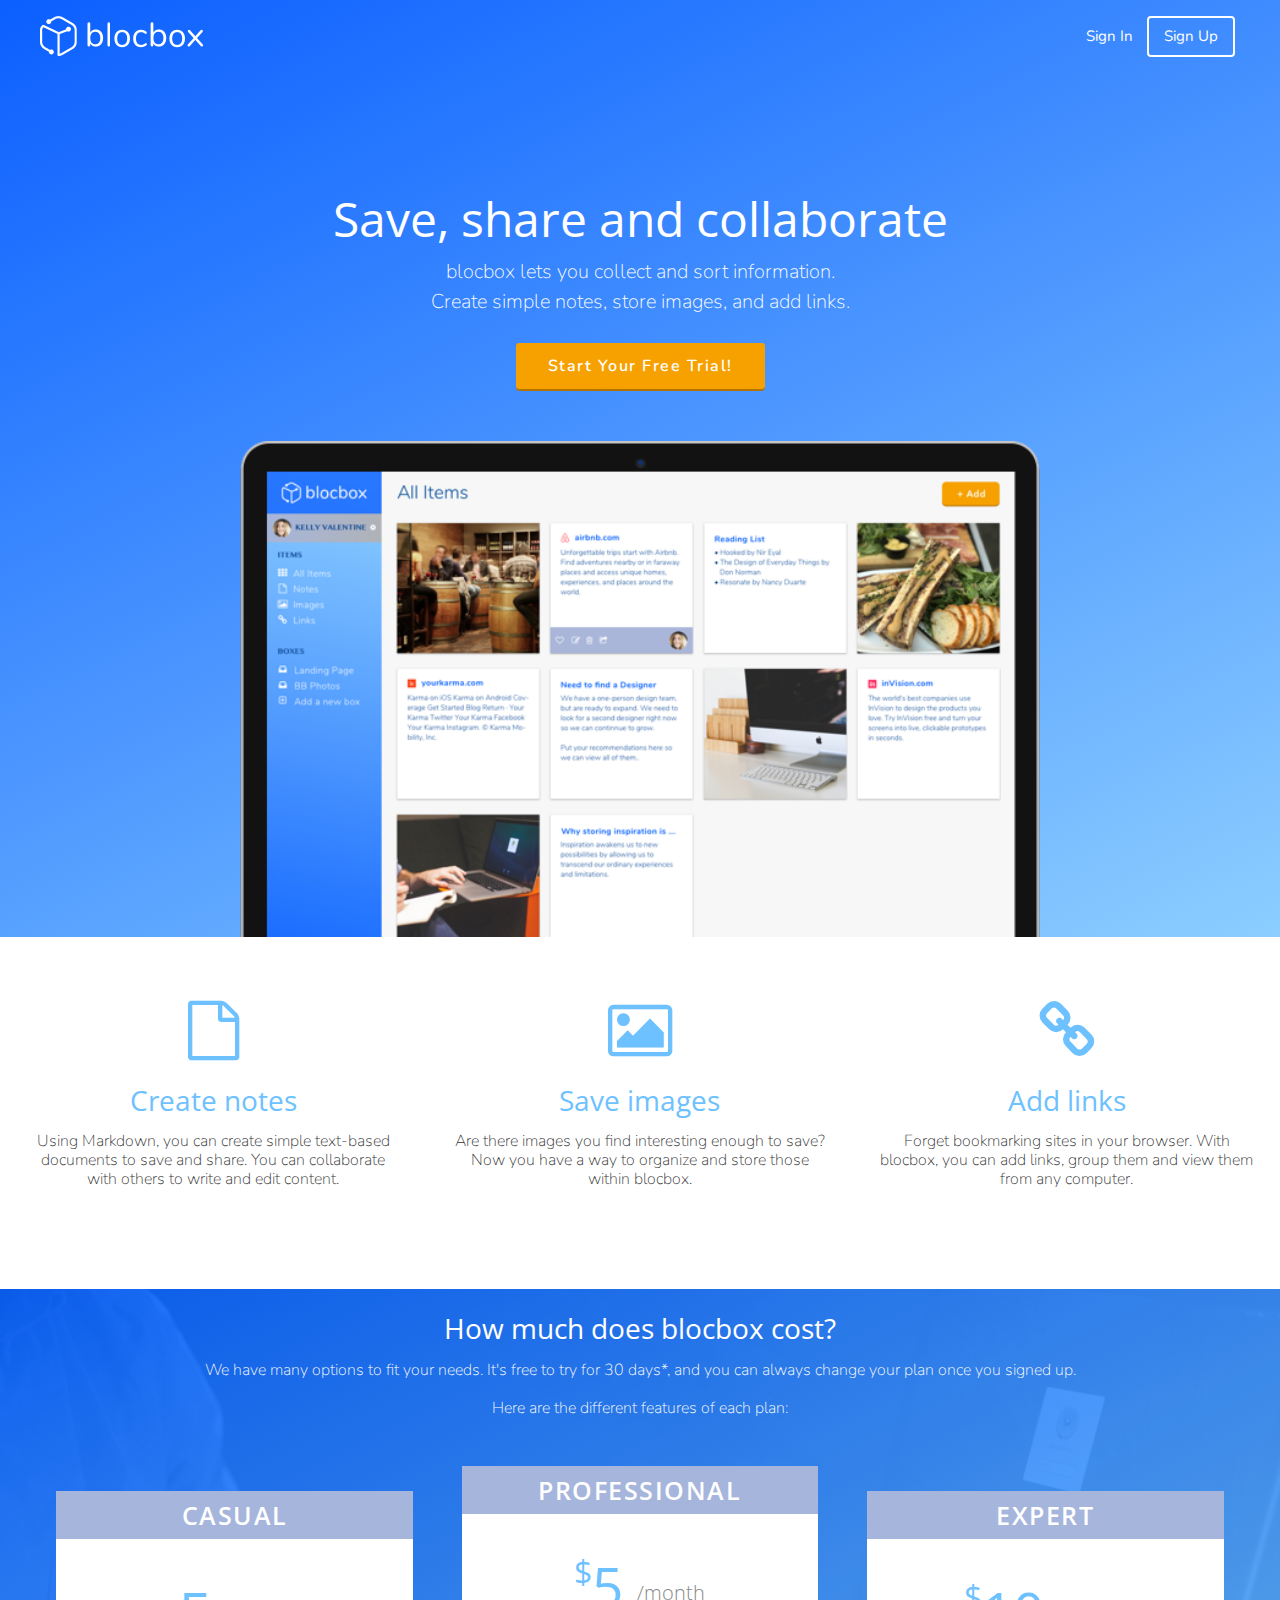
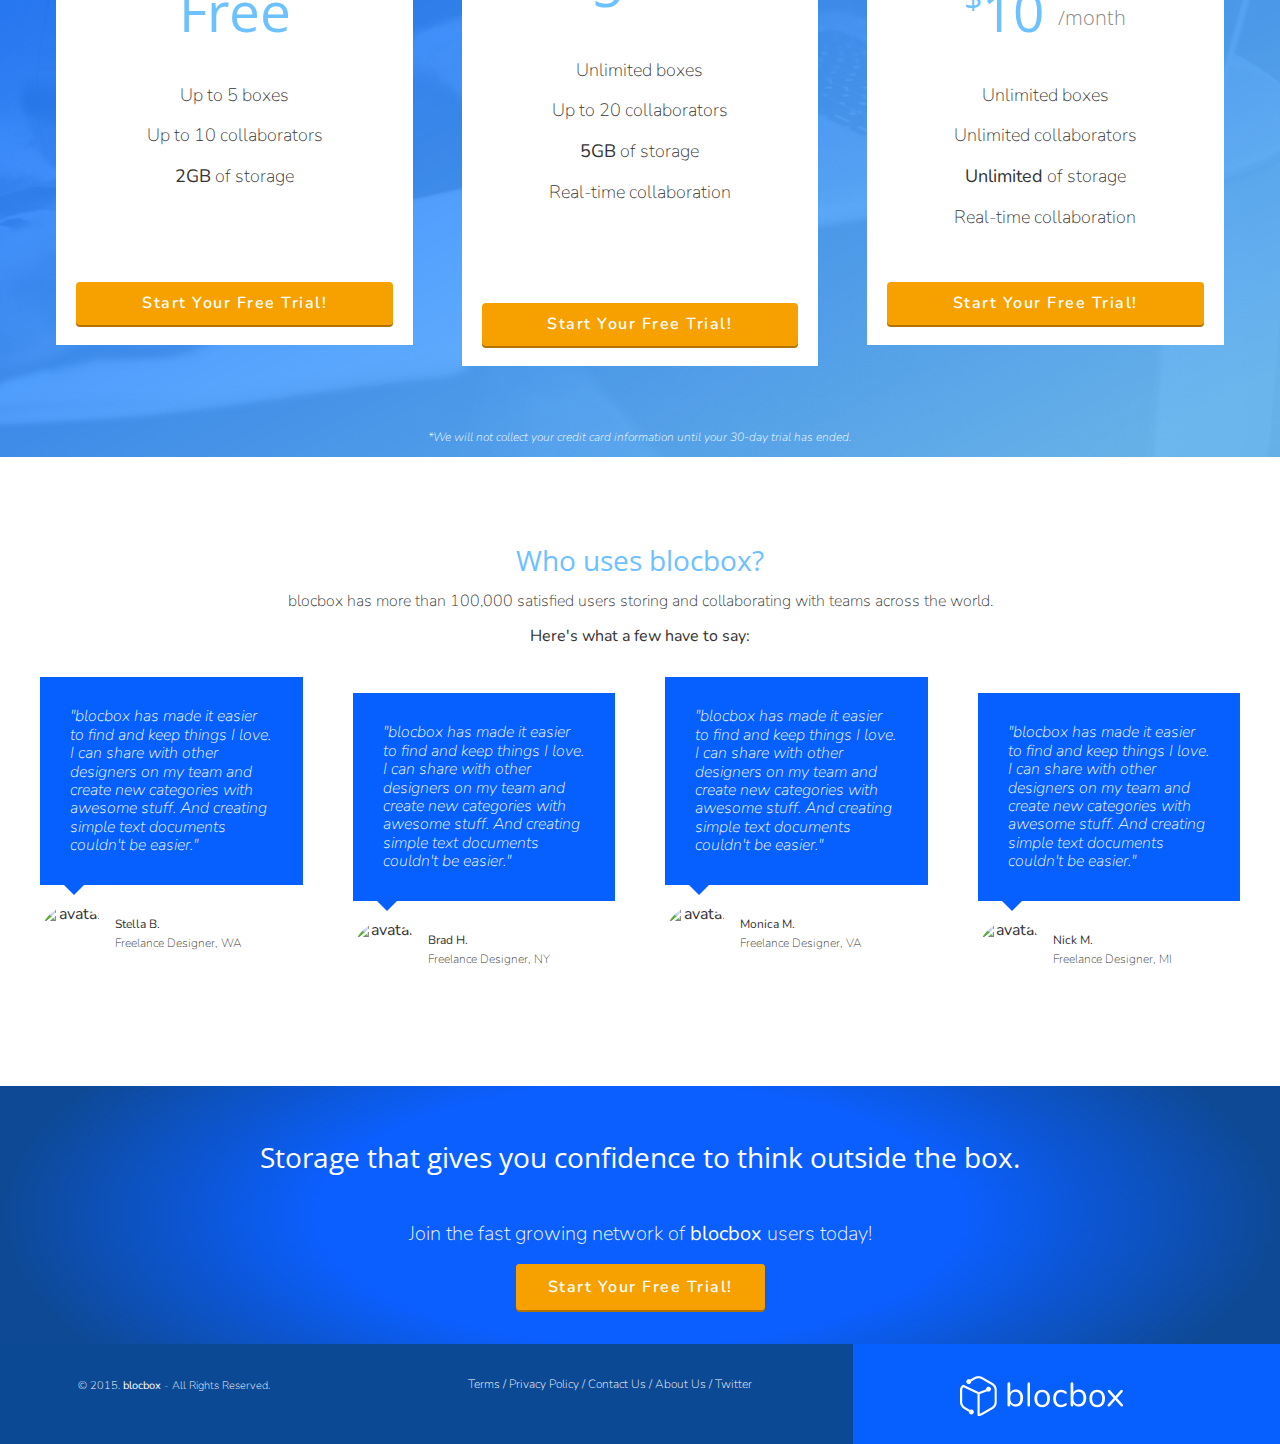
==== commit d8cd52a7: "Homepage styling two completed" ====
--- a/index.html
+++ b/index.html
@@ -68,7 +68,7 @@
 <section class="pricing">
   <div class="container">
       <h2>How much does blocbox cost?</h2>
-      <p>We have many options to fit your needs. It's free to try for 30 days*, and you can always change your plan once you signed up. <br/>Here are the different features of each plan:</p>
+      <p>We have many options to fit your needs. It's free to try for 30 days*, and you can always change your plan once you signed up. <br></br>Here are the different features of each plan:</p>
   </div>
   <ul class="container">
 <!-- Free -->
@@ -114,9 +114,9 @@
     </li>
   </ul>
 <!-- *Fine Print -->
-  <div class="container">
-    <p class="small">*We will not collect your credit card information until your 30-day trial has ended.</p>
-  </div>
+<div class="container">
+   <p class="small">*We will not collect your credit card information until your 30-day trial has ended.</p>
+ </div>
 
 </section>
 
@@ -124,7 +124,7 @@
 <section class="testimonials">
   <div class="container">
     <h2>Who uses blocbox?</h2>
-    <p>blocbox has more than 100,000 satisfied users storing and collaborating<br/> with teams across the world. Here's what a few have to say:</p>
+    <p>blocbox has more than 100,000 satisfied users storing and collaborating with teams across the world. </p>Here's what a few have to say:</p>
   </div>
     <ul class="container">
       <li class="one-fourth">
@@ -169,26 +169,46 @@
 
 <!-- Footer -->
 <footer>
-    <div class="container footer-nav-block">
-      <div class="left-footer-block one-third">
-        <p class="copyright-block">&copy; 2015. <strong>blocbox</strong> - All Rights Reserved.</p>
+  <div class="container footer-nav-block">
+    <div class="left-footer-block one-third">
+      <p class="copyright-block">&copy; 2015. <strong>blocbox</strong> - All Rights Reserved.</p>
     </div>
     <nav class="link-block middle-footer-block one-third">
       <ul>
-        <li><a href="">Terms</a></li> 
-        <li><a href="">Privacy Policy</a></li> 
-        <li><a href="">Contact Us</a></li>  
-        <li><a href="">About Us</a></li>  
-        <li><a href="">Twitter</a></li>
+      <li><a href="">Terms /</a></li> 
+      <li><a href="">Privacy Policy /</a></li> 
+      <li><a href="">Contact Us /</a></li>  
+      <li><a href="">About Us /</a></li>  
+      <li><a href="">Twitter</a></li>
       </ul>
     </nav>
     <div class="right-footer-block one-third">
-       <img class="logo" src="images/site-logo.png" alt="blocbox" />
+      <img class="logo" src="images/site-logo.png" alt="blocbox" />
     </div>
-    </div>
+  </div>
 </footer>
-
-
 
 </body>
 </html>
+
+
+
+
+
+
+
+
+
+
+
+
+
+
+
+
+
+
+
+
+
+
--- a/css/style.css
+++ b/css/style.css
@@ -20,69 +20,36 @@
   font-weight: 100;
 }
 
-/* GRID */
-.container {
-  margin-right: auto;
-  margin-left: auto;
-  padding-right: 15px;
-  padding-left: 15px;
-  position: relative;
-}
-.container: before;
-.container: after {
-  content: " ";
-  display: table;
-}
-.container: after {
-  clear: both;
-}
-.one-half, .one-third, .one-fourth {
-  width: 96%;
+ /* GRID */
+ .container {
+   margin-right: auto;
+   margin-left: auto;
+   padding-right: 15px;
+   padding-left: 15px;
+   position: relative;
+ }
+ .container:before,
+ .container:after {
+   content: " ";
+   display: table;
+ }
+ .container:after {
+   clear: both;
+ }
+.one-half {
+  width: 46%;
   float: left;
   position: relative;
   min-height: 1px;
   margin:0 2% 20px;
 }
-
-@media (min-width: 320px) {
-  .container {
-    width: 312px;
-  }
-  .one-half {
-    width: 46%;
-  }
-  .one-third {
-    width: 29.33333%;
-  }
-  .one-fourth {
-    width: 21%
-  }
-}
-
-@media (min-width: 768px) {
-  .container {
-    width: 750px;
-  }
-}
-@media (min-width: 992px) {
-  .container {
-    width: 970px;
-  }
-  .one-half {
-    width: 46%;
-  }
-  .one-third {
-    width: 29.33333%;
-  }
-  .one-fourth {
-    width: 21%;
-  }
-}
-@media (min-width: 1200px) {
-  .container {
-    width: 1170px;
-  }
-}
+.one-third, .one-fourth {
+   width:96%;
+   float:left;
+   position:relative;
+   min-height: 1px;
+   margin:0 2% 20px;
+ }
 
 /* HEADER */
 header {
@@ -90,97 +57,119 @@
   background: #0560FF;
   background-image: linear-gradient(-206deg, #0B5FFF 0%, #8CCEFF 100%);
 }
-
+header nav {
+  padding:1em 0;
+}
+    /* Sign In/Sign Up */
+header nav ul {
+  display: inline;
+  text-align: right;
+  float:right;
+  margin:0;
+  font-size: 15px;
+  position: relative;
+  width: 86%;
+}
+header nav ul > li {
+  list-style-type: none;
+  display: inline-block;
+  margin: 0 5px;
+}
+header nav ul > li.btn-outline {
+  padding:10px 15px;
+  border:2px solid #FFFFFF;
+  border-radius: 4px;
+}
+header nav ul >li.btn-outline:hover {
+  background: #FFFFFF;
+}
+header nav ul > li > a {
+  color:#FFFFFF;
+  text-decoration: none;
+}
+header nav ul > li.btn-outline:hover > a {
+  color:#6DC1FF;
+}
+    /* Hero */
 header .hero {
   text-align: center;
-  display: block;
+  display:block;
   position: relative;
 }
 header .hero h1 {
-  font-size: 48px;
+  font-size:40px;
   font-weight: normal;
-  margin: 95px 0 0;
+  margin:95px 0 0;
 }
 header .hero p {
-  font-size: 22px;
-  line-height: 26px;
-  font-weight: 100;
-  margin: 10px 0 40px;
-}
+  font-size: 18px;
+  line-height: 25px;
+  font-weight: 100;
+  margin:10px 0 40px;
+}
+/* Responsive Hero Image*/
 header .hero  img {
   display: block;
   margin: 3em auto 0;
-}
-
-
-header nav {
-  padding: 1em 0;
-}
-header nav ul {
-  display: inline;
-  text-align: right;
-  float: right;
-  margin: 0;
-}
-header nav ul > li {
-  list-style-type: none;
-  display: inline-block;
-  margin: 0 15px;
-}
-header nav ul > li.btn-outline {
-  padding: 10px 15px;
-  border: 2px solid #FFFFFF;
-  border-radius: 4px;
-}
-header nav ul >li.btn-outline:hover {
-  background: #FFFFFF;
-}
-header nav ul > li a {
-  color: #FFFFFF;
-  text-decoration: none;
-}
-header nav ul > li.btn-outline:hover > a {
-  color: #6DC1FF;
-}
-
+  width: 90%;
+  max-width: 800px;
+  height: auto;
+}
+
+@media (min-width: 600px) {
+  header .hero h1 {
+    font-size: 48px;
+    font-weight: normal;
+    margin:95px 0 0;
+  }
+  header .hero p {
+    font-size: 20px;
+    line-height: 30px;
+    font-weight: 100;
+    margin:10px 0 40px;
+  }
+}
 
 /* BUTTONS */
 .btn {
   border-radius: 4px;
   color: #FFFFFF;
-  font-weight: 700;
+  font-weight: 600;
   text-decoration: none;
   padding: 10px 30px;
   background: #F7A100;
   border: 2px solid #F7A100;
   box-shadow: 0px 2px 0px 0px #B37300;
+  letter-spacing: 1.5px;
 }
 
 /* BENEFITS */
 .benefits {
   text-align: center;
-  display: block;
-  position: relative;
-}
-
+  display:block; 
+  position: relative;
+}
 .benefits ul {
   margin: 0 auto;
   padding: 4em 0;
 }
-
 .benefits ul li {
   list-style-type: none;
   display: inline-block;
-  padding: 0 0 4em;
 }
 .benefits i {
   color: #6dc1ff;
   font-size: 60px;  
-  margin: 0;
+  margin:0;
   vertical-align: middle;
 }
 .benefits h2 {
   color: #6dc1ff;
+}
+@media (min-width: 768px) {
+  .benefits .one-third {
+    width: 29.33333%;
+  }
 }
 
 
@@ -188,25 +177,26 @@
 .pricing {
   background: #0560FF url("../images/background.png") top center no-repeat;
   background: url("../images/background.png") top center no-repeat, linear-gradient(-206deg, #055FFD 0%, #6CBFFD 94%);
+  background-size: cover;
+  text-align: center;
   padding: 4em 0;
-  background-size: cover;
-  text-align: center;
+
 }
 .pricing h2, .pricing p {
   color: #FFFFFF;
 }
 .pricing ul {
-  margin: 0 auto;
-  padding: 2em 0;
+  margin:0 auto;
+  padding:2em 0;
 }
 .pricing ul li {
-list-style-type: none;
+  list-style-type: none;
 }
 
 .box {
-  padding: 0 15px 15px;
+  padding:0 15px 15px;
   background: #FFFFFF;
-  box-shadow: 0 2px 4px 0 rgba (0,0,0,0.20);
+  box-shadow: 0px 2px 4px 0px rgba (0,0,0,0.20);
   min-height: 439px;
   position: relative;
   margin-top: 25px;
@@ -219,7 +209,7 @@
   font-family: "Open Sans", Helvetica, Arial, sans-serif;
   font-weight: 600;
   text-transform: uppercase;
-  background: #E2E2E2;
+  background: #A6B5DC;
   box-shadow: 0px 1px 2px 0px rgba (0,0,0,0.40);
   left: 0;
   right: 0;
@@ -227,11 +217,13 @@
   text-align: center;
   margin: 0 -15px 40px;
   padding: 10px 0;
+  color: #FFFFFF;
+  letter-spacing: 1px;
 }
 .box h4 {
-  font-size: 50px;
+  font-size:50px;
   font-weight: normal;
-  margin: 40px 0 10px;
+  margin:40px 0 10px;
   color: #6DC1FF;
 }
 .box h4 span {
@@ -241,8 +233,8 @@
 .box h4 span.month {
   font-family: "Open Sans", Helvetica, Arial, sans-serif;
   font-weight: 100;
-  color: #888888;
-  font-size: 20px;
+  color:#888888;
+  font-size:20px;
   vertical-align: middle;        
 }
 .box ul li {
@@ -251,16 +243,34 @@
   font-weight: 100;
 }
 .box .btn {
-  position: absolute;
-  bottom: 20px;
-  left: 20px;
-  right: 20px;
+  position:absolute;
+  bottom:20px;
+  left:20px;
+  right:20px;
 }
 .small {
   font-size: 12px;
   color: #FEFEFE;
   line-height: 15px;
-  font-style: italic;
+  font-style:italic;
+}
+
+@media (min-width: 800px) {
+  .pricing .one-third {
+    width: 29.33333%;
+  }
+  .pricing {
+    padding: 0 2em;
+  }
+}
+@media (min-width: 1200px) {
+  .pricing .box h3 {
+    font-size: 25px;
+    letter-spacing: 1.5px;
+  }
+  .pricing .box h4 {
+    font-size: 55px;
+  }
 }
 
 /* TESTIMONIALS */
@@ -273,22 +283,19 @@
 }
 .testimonials ul li {
   list-style-type: none;
-  padding: 30px 0;
 }
 .testimonials blockquote {
-  color: #FFFFFF;
+  color:#FFFFFF;
   text-align: left;
   font-style: italic;
-  background: #0560FF;
-  position: relative;
-  padding: 30px;
+  background:#0560FF;
+  position: relative;
+  padding:30px;
   width: auto; 
-  margin: 0;
-}
-.testimonials p.staggered {
-  margin-top: 35px;
-}
-
+  margin:0 2em;
+  display: block;
+  font-weight: 100;
+}
 /* Triangle */
 .testimonials blockquote:after {
   width: 0;
@@ -323,85 +330,98 @@
   font-size: 12px;
   margin-top: 30px;
 }
-
+@media (min-width: 1000px) {
+  .testimonials .one-fourth {
+    width: 21%;
+    display: inline-block;
+  }
+  .testimonials blockquote {
+    margin: 0;
+  }
+
+}
 
 /* CONFIDENCE */
 .confidence {
-  position: relative;
-  padding: 5em 0;
-  text-align: center;
-  margin: 0 3em;
+  background-image: radial-gradient(50% 100%, #0B5FFF 50%, #0E4995 100%);
+  position: relative;
+  text-align: center;
+  float: middle;
   display: block;
-  float: middle;
+  padding: 2em;
 } 
 .confidence h2 {
-  color: #6DC1FF;
+  text-align: center;
+  color: #FFFFFF;
   font-family: "Open Sans", Helvetica, Arial, sans-serif;
-  vertical-align: top;
-  text-align: center;
-}
-.confidence ul p a {
-  vertical-align: top;
-  text-align: center;
-  padding: 2em 0;
-} 
-
-@media (min-width: 992px) {
-  main .confidence {
-    height: 1em;
-    padding: 5em 0 5em 0;
-  }
+}
+.confidence p {
+  font-size: 20px;
+  font-weight: 100;
+  color: #FFFFFF;
+  padding: 15px 0;
 }
 
 /* FOOTER */
 footer {
-  margin: 10em;
-  display: inline-block;
-  background-color: #0560FF;
-  background-image: linear-gradient(#0B5FFF 0%, #0B5FFF 50%, #8CCEFF 50%, #8CCEFF 100%);
+  background-color: #0C4995;
+  background-image: linear-gradient(to top,
+    #0560FF 0%, #0560FF 50%, #0C4995 50%, #0C4995 100%);
   color: #FFFFFF;
   height: 150px;
   position: relative;
   overflow: hidden;
   z-index: 0;
-}
-footer p, footer nav ul {
-  font-size: 14px;
+ }
+ footer p {
+  font-size: 11px;
   font-weight: 100;
   text-align: center;
   margin: 10px auto 0;
-}
-footer nav ul li {
+ }
+ footer nav ul {
+  font-size:12px;
+  font-weight:100;
+  text-align: center;
+  margin: 10px auto 0;
+ }
+ footer nav ul li {
   list-style-type: none;
   display: inline;
-}
-footer nav ul li a {
-  color: #FFFFFF;
-  text-decoration: none;
-}
-footer .right-footer-block {
-  background-color: transparent;
-}
-footer .logo {
-  padding: 2.35em 0;
-  margin: 0 auto;
-  display: block;
-}
-@media (min-width: 992px) {
-  footer {
+ }
+ footer nav ul li a {
+   color:#FFFFFF;
+   text-decoration: none;
+ }
+ footer .right-footer-block {
+   background-color: transparent;
+ }
+ footer .logo{
+   margin: 0 auto;
+   display: block;
+ }
+
+@media (min-width: 1200px) {
+  footer .container {
+    width: 1170px;
+   }
+  footer .one-third {
+    width:29.33333%;
+  }
+  footer{
     background-color: #0560FF;
-    background-image: linear-gradient(to left, 
-      #6DC1FF 0%, #6DC1FF 33.33337%, #0560FF 33.33337%, #0560FF 100%);
+    background-image: linear-gradient(to left,
+      #0560FF 0%, #0560FF 33.33337%, #0C4995 33.33337%, #0C4995 100%);
     height: 100px;
   }
-  footer p, footer nav ul {
+  footer p, footer nav ul{
     padding: 2em 0;
     text-align: left;
   }
   footer .right-footer-block {
-    background-color: #6DC1FF;
-  }
-  footer .logo {
+    background-color: #0560FF;
+   }
+  footer .logo{
     padding: 2em 0 2em 1.5em;
   }
 }
@@ -459,14 +479,3 @@
 
 
 
-
-
-
-
-
-
-
-
-
-
-
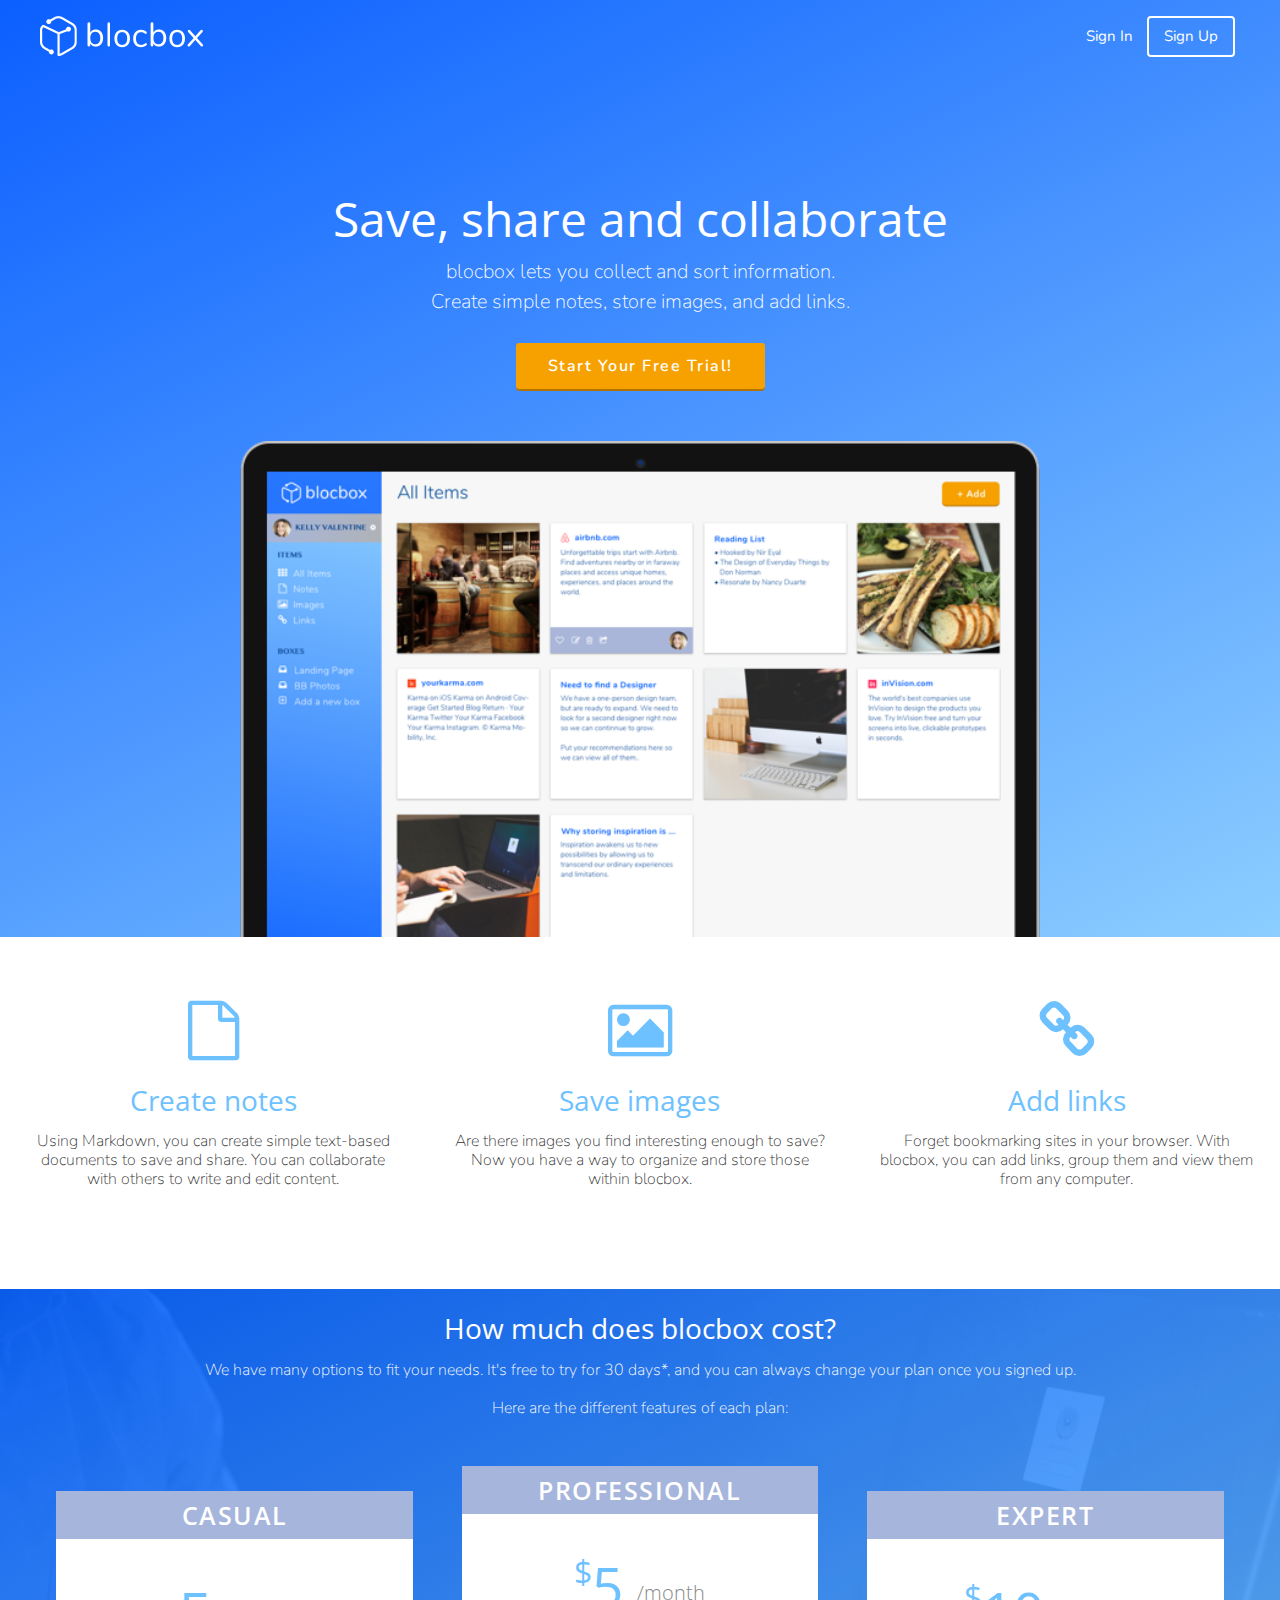
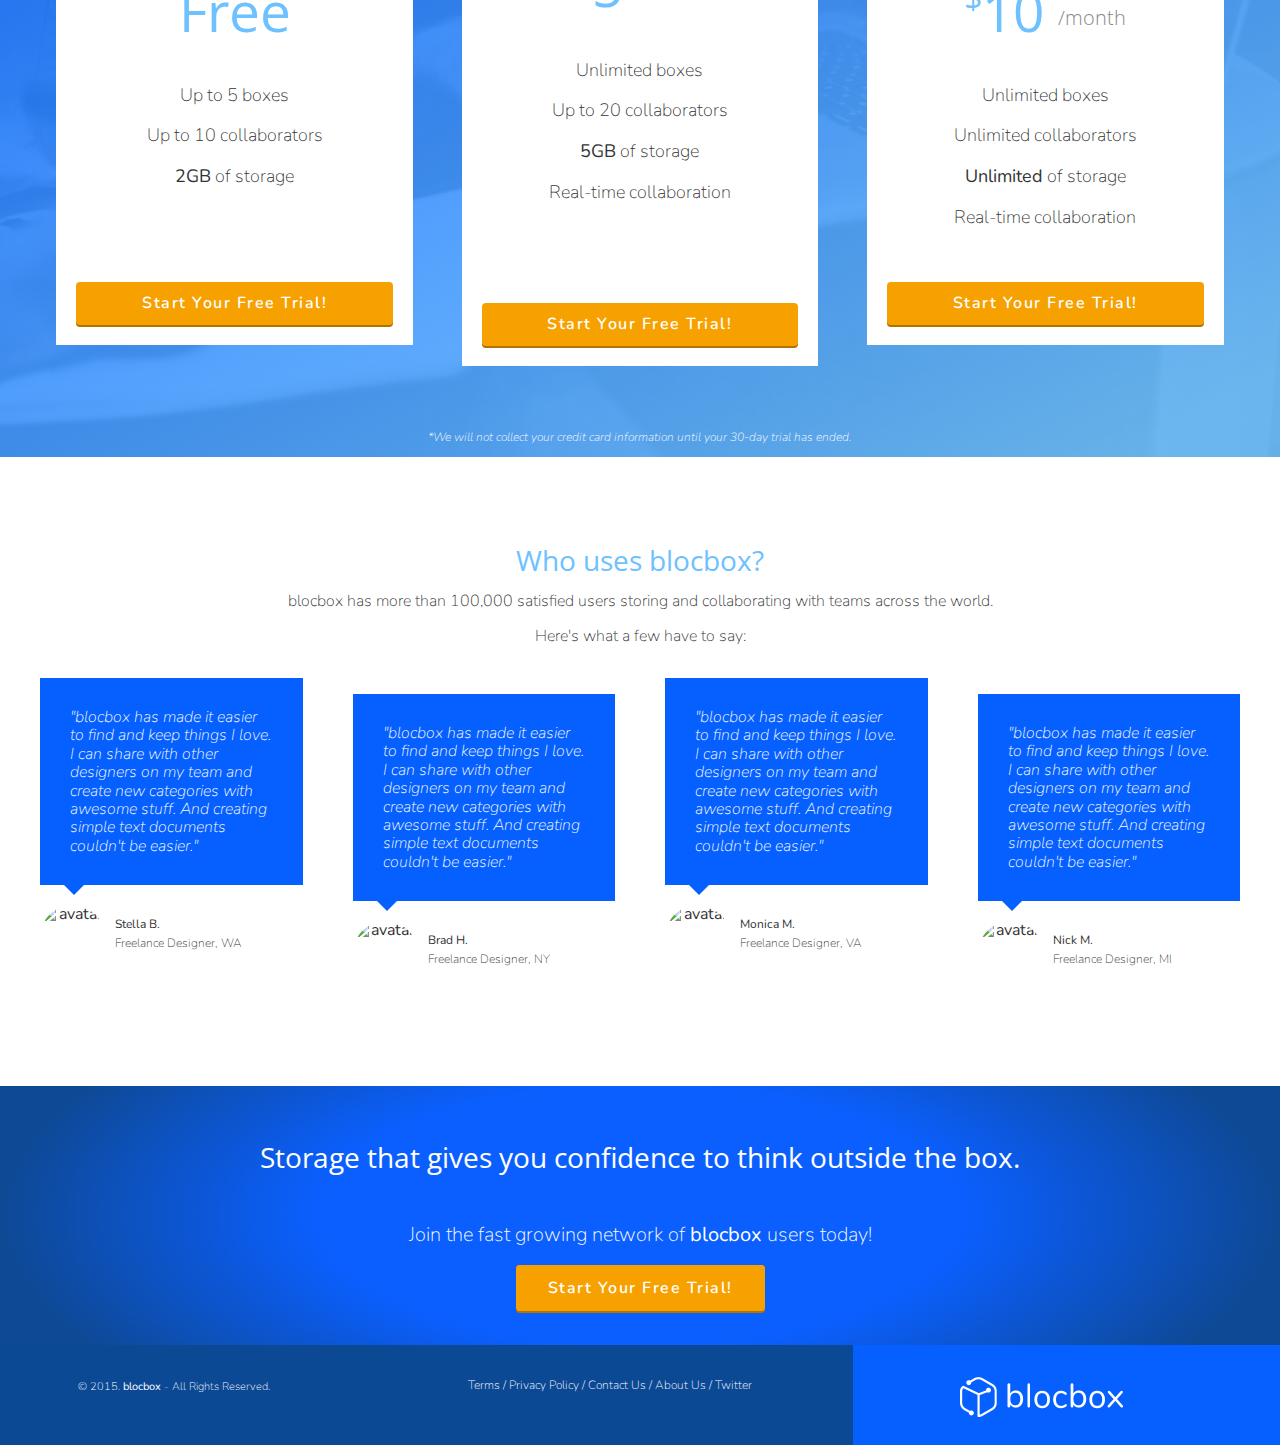
==== commit c238945b: "Homepage Styling Two Completed V2" ====
--- a/index.html
+++ b/index.html
@@ -124,7 +124,7 @@
 <section class="testimonials">
   <div class="container">
     <h2>Who uses blocbox?</h2>
-    <p>blocbox has more than 100,000 satisfied users storing and collaborating with teams across the world. </p>Here's what a few have to say:</p>
+    <p>blocbox has more than 100,000 satisfied users storing and collaborating with teams across the world. </p> <p>Here's what a few have to say:</p>
   </div>
     <ul class="container">
       <li class="one-fourth">
--- a/css/style.css
+++ b/css/style.css
@@ -66,9 +66,9 @@
   text-align: right;
   float:right;
   margin:0;
-  font-size: 15px;
-  position: relative;
-  width: 86%;
+  font-size: 10px;
+  position: relative;
+  width: 90%;
 }
 header nav ul > li {
   list-style-type: none;
@@ -116,7 +116,27 @@
   height: auto;
 }
 
-@media (min-width: 600px) {
+@media (min-width: 400px) {
+    header nav ul {
+    display: inline;
+    text-align: right;
+    float:right;
+    margin:0;
+    font-size: 12px;
+    position: relative;
+    width: 90%;
+  }
+}
+@media (min-width: 500px) {
+  header nav ul {
+    display: inline;
+    text-align: right;
+    float:right;
+    margin:0;
+    font-size: 15px;
+    position: relative;
+    width: 90%;
+  }
   header .hero h1 {
     font-size: 48px;
     font-weight: normal;
@@ -429,53 +449,3 @@
 
 
 
-
-
-
-
-
-
-
-
-
-
-
-
-
-
-
-
-
-
-
-
-
-
-
-
-
-
-
-
-
-
-
-
-
-
-
-
-
-
-
-
-
-
-
-
-
-
-
-
-
-
